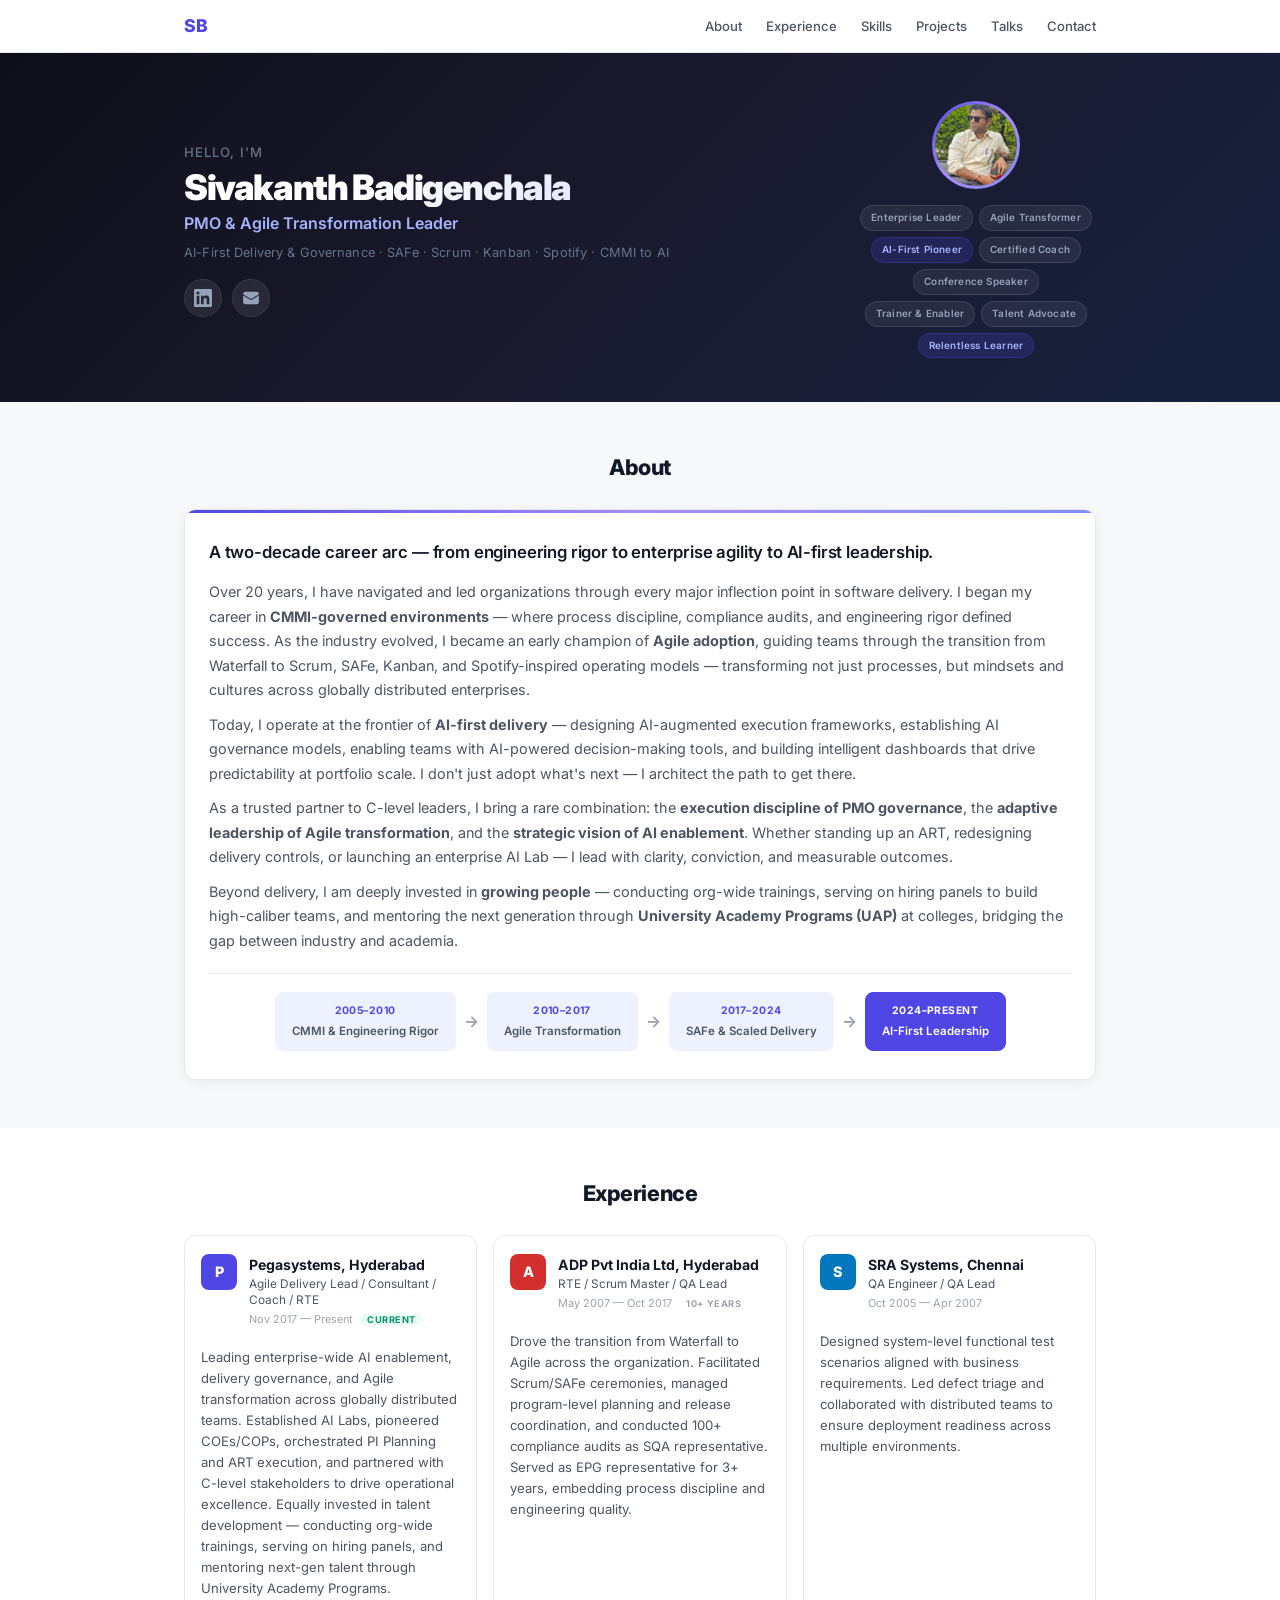
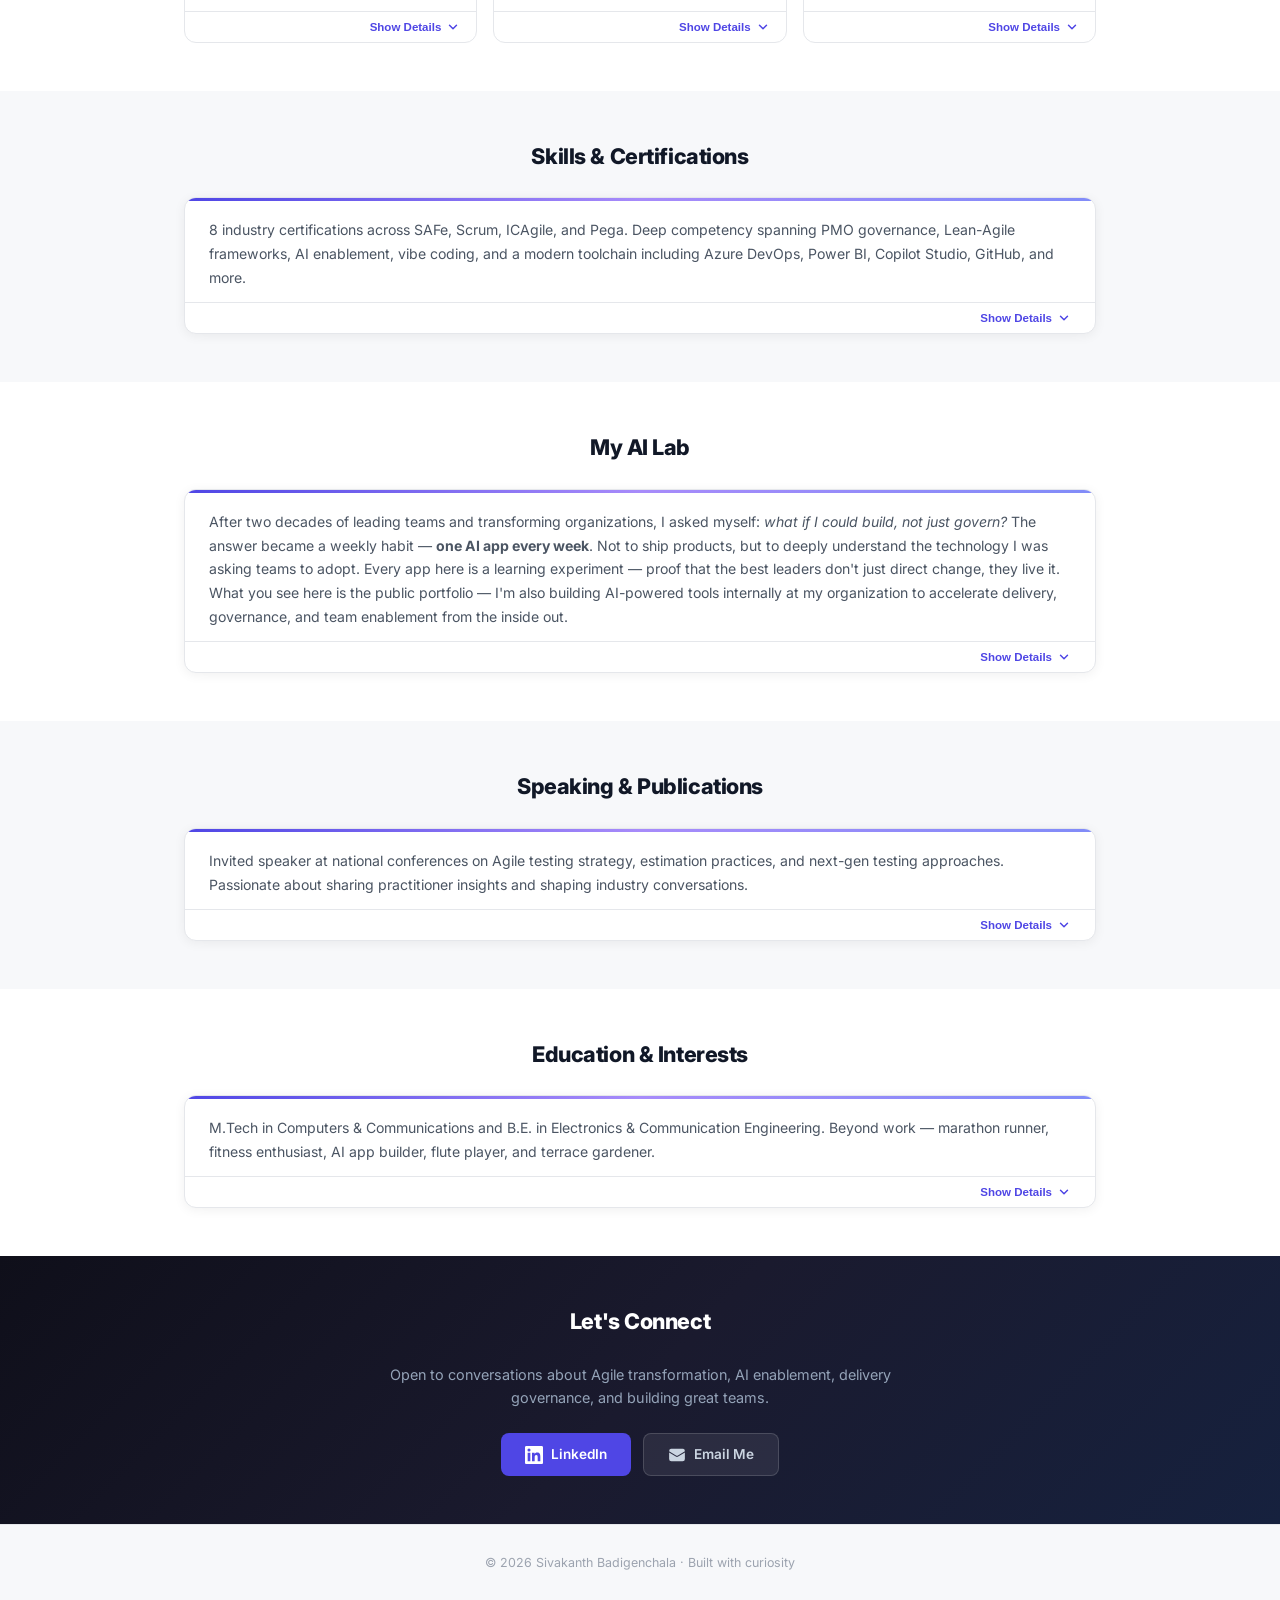
==== index.html @ 975ef827 "Initial commit  My AI Lab portal" ====
﻿<!DOCTYPE html>
<html lang="en">
<head>
  <meta charset="UTF-8" />
  <meta name="viewport" content="width=device-width, initial-scale=1.0" />
  <title>Sivakanth Badigenchala — PMO & Agile Transformation Leader</title>
  <meta name="description" content="Sivakanth Badigenchala — 20+ years driving delivery governance, Agile transformation, and AI-first excellence across global enterprises." />
  <link rel="preconnect" href="https://fonts.googleapis.com" />
  <link rel="preconnect" href="https://fonts.gstatic.com" crossorigin />
  <link href="https://fonts.googleapis.com/css2?family=Inter:wght@400;500;600;700;800;900&display=swap" rel="stylesheet" />
  <link rel="stylesheet" href="styles.css" />
</head>
<body>

  <!-- ===== Sticky Nav ===== -->
  <nav class="nav" id="nav">
    <div class="container nav-inner">
      <a href="#" class="nav-brand">SB</a>
      <div class="nav-links">
        <a href="#about">About</a>
        <a href="#experience">Experience</a>
        <a href="#skills">Skills</a>
        <a href="#projects">Projects</a>
        <a href="#speaking">Talks</a>
        <a href="#contact">Contact</a>
      </div>
      <button class="nav-toggle" id="navToggle" aria-label="Menu">
        <span></span><span></span><span></span>
      </button>
    </div>
  </nav>

  <!-- ===== Hero — compact, horizontal ===== -->
  <header class="hero" id="hero">
    <div class="container hero-grid">
      <div class="hero-text">
        <p class="hero-greeting">Hello, I'm</p>
        <h1 class="hero-name">Sivakanth Badigenchala</h1>
        <p class="hero-title">PMO &amp; Agile Transformation Leader</p>
        <p class="hero-sub">AI-First Delivery &amp; Governance · SAFe · Scrum · Kanban · Spotify · CMMI to AI</p>
        <div class="hero-social">
          <a href="https://www.linkedin.com/in/sivakanthbadigenchala/" target="_blank" rel="noopener noreferrer" aria-label="LinkedIn" class="social-link">
            <svg width="18" height="18" fill="currentColor" viewBox="0 0 24 24"><path d="M20.447 20.452h-3.554v-5.569c0-1.328-.027-3.037-1.852-3.037-1.853 0-2.136 1.445-2.136 2.939v5.667H9.351V9h3.414v1.561h.046c.477-.9 1.637-1.85 3.37-1.85 3.601 0 4.267 2.37 4.267 5.455v6.286zM5.337 7.433a2.062 2.062 0 01-2.063-2.065 2.064 2.064 0 112.063 2.065zm1.782 13.019H3.555V9h3.564v11.452zM22.225 0H1.771C.792 0 0 .774 0 1.729v20.542C0 23.227.792 24 1.771 24h20.451C23.2 24 24 23.227 24 22.271V1.729C24 .774 23.2 0 22.222 0h.003z"/></svg>
          </a>
          <a href="mailto:sivakanth.b@gmail.com" aria-label="Email" class="social-link">
            <svg width="18" height="18" fill="currentColor" viewBox="0 0 24 24"><path d="M1.5 8.67v8.58a3 3 0 003 3h15a3 3 0 003-3V8.67l-8.928 5.493a3 3 0 01-3.144 0L1.5 8.67z"/><path d="M22.5 6.908V6.75a3 3 0 00-3-3h-15a3 3 0 00-3 3v.158l9.714 5.978a1.5 1.5 0 001.572 0L22.5 6.908z"/></svg>
          </a>
        </div>
      </div>
      <div class="hero-visual">
        <div class="avatar-ring">
          <img class="avatar-img" src="profile.jpg" alt="Sivakanth Badigenchala" />
        </div>
        <div class="hero-tags">
          <span class="hero-tag">Enterprise Leader</span>
          <span class="hero-tag">Agile Transformer</span>
          <span class="hero-tag accent">AI-First Pioneer</span>
          <span class="hero-tag">Certified Coach</span>
          <span class="hero-tag">Conference Speaker</span>
          <span class="hero-tag">Trainer &amp; Enabler</span>
          <span class="hero-tag">Talent Advocate</span>
          <span class="hero-tag accent">Relentless Learner</span>
        </div>
      </div>
    </div>
  </header>

  <!-- ===== About ===== -->
  <section class="section" id="about">
    <div class="container">
      <h2 class="section-title">About</h2>
      <div class="about-card">
        <p class="about-lead">A two-decade career arc — from engineering rigor to enterprise agility to AI-first leadership.</p>
        <p>Over 20 years, I have navigated and led organizations through every major inflection point in software delivery. I began my career in <strong>CMMI-governed environments</strong> — where process discipline, compliance audits, and engineering rigor defined success. As the industry evolved, I became an early champion of <strong>Agile adoption</strong>, guiding teams through the transition from Waterfall to Scrum, SAFe, Kanban, and Spotify-inspired operating models — transforming not just processes, but mindsets and cultures across globally distributed enterprises.</p>
        <p>Today, I operate at the frontier of <strong>AI-first delivery</strong> — designing AI-augmented execution frameworks, establishing AI governance models, enabling teams with AI-powered decision-making tools, and building intelligent dashboards that drive predictability at portfolio scale. I don't just adopt what's next — I architect the path to get there.</p>
        <p>As a trusted partner to C-level leaders, I bring a rare combination: the <strong>execution discipline of PMO governance</strong>, the <strong>adaptive leadership of Agile transformation</strong>, and the <strong>strategic vision of AI enablement</strong>. Whether standing up an ART, redesigning delivery controls, or launching an enterprise AI Lab — I lead with clarity, conviction, and measurable outcomes.</p>
        <p>Beyond delivery, I am deeply invested in <strong>growing people</strong> — conducting org-wide trainings, serving on hiring panels to build high-caliber teams, and mentoring the next generation through <strong>University Academy Programs (UAP)</strong> at colleges, bridging the gap between industry and academia.</p>
        <div class="about-journey">
          <div class="journey-phase">
            <span class="journey-era">2005–2010</span>
            <span class="journey-label">CMMI &amp; Engineering Rigor</span>
          </div>
          <div class="journey-arrow">→</div>
          <div class="journey-phase">
            <span class="journey-era">2010–2017</span>
            <span class="journey-label">Agile Transformation</span>
          </div>
          <div class="journey-arrow">→</div>
          <div class="journey-phase">
            <span class="journey-era">2017–2024</span>
            <span class="journey-label">SAFe &amp; Scaled Delivery</span>
          </div>
          <div class="journey-arrow">→</div>
          <div class="journey-phase active">
            <span class="journey-era">2024–Present</span>
            <span class="journey-label">AI-First Leadership</span>
          </div>
        </div>
      </div>
    </div>
  </section>

  <!-- ===== Experience ===== -->
  <section class="section alt" id="experience">
    <div class="container">
      <h2 class="section-title">Experience</h2>
      <div class="exp-grid">

        <div class="exp-card" data-exp="pega">
          <div class="exp-card-head">
            <span class="exp-logo">P</span>
            <div>
              <h3>Pegasystems, Hyderabad</h3>
              <p class="exp-role">Agile Delivery Lead / Consultant / Coach / RTE</p>
              <p class="exp-date">Nov 2017 — Present <span class="badge green">Current</span></p>
            </div>
          </div>
          <div class="exp-summary">
            <p>Leading enterprise-wide AI enablement, delivery governance, and Agile transformation across globally distributed teams. Established AI Labs, pioneered COEs/COPs, orchestrated PI Planning and ART execution, and partnered with C-level stakeholders to drive operational excellence. Equally invested in talent development — conducting org-wide trainings, serving on hiring panels, and mentoring next-gen talent through University Academy Programs.</p>
          </div>
          <div class="exp-card-body">
            <p class="exp-sub-heading">AI-Augmented RTE Enablement</p>
            <ul>
              <li>Leading enterprise AI enablement initiatives — AI-Lab for Scrum Masters, Coaches, and Delivery Leaders, translating AI capabilities into day-to-day execution value</li>
              <li>Introduced AI-enabled execution insights (dashboards, reporting automation, forecasting signals) to support ART-level decision-making</li>
              <li>Championed AI-assisted retrospectives, RCA analysis, flow diagnostics, and AI governance &amp; reporting</li>
            </ul>
            <p class="exp-sub-heading">ART &amp; PI Leadership</p>
            <ul>
              <li>Led ART execution and PI Planning across globally distributed teams, ensuring alignment between business priorities, capacity, and delivery commitments</li>
              <li>Facilitated PI Planning, System Demos, Inspect &amp; Adapt, and release readiness activities</li>
              <li>Actively managed cross-team dependencies and risks, enabling smoother flow and predictable outcomes</li>
            </ul>
            <p class="exp-sub-heading">PMO Governance &amp; Enterprise Delivery</p>
            <ul>
              <li>Established delivery governance models across programs — project controls, milestone reviews, RAID management, and dependency mapping</li>
              <li>Designed enterprise-wide delivery frameworks integrating Agile methodology, compliance controls, and portfolio reporting across multiple business units</li>
              <li>Strengthened delivery predictability via independent validation of commitments using empirical metrics, historical performance trends, and objective forecasting</li>
            </ul>
            <p class="exp-sub-heading">Agile Transformation &amp; Coaching</p>
            <ul>
              <li>Led implementation of SAFe and Spotify-inspired ways of working; orchestrated PI/Release Planning and cross-ART collaboration across global teams</li>
              <li>Directed a group of Scrum Masters and Agile Coaches; ran maturity assessments, identified anti-patterns, and implemented targeted coaching interventions</li>
              <li>Pioneered Agile COE/COP, enterprise enablement programs (Agile Clinics, Tech Agility cohorts, AI workshops) to accelerate adoption</li>
              <li>Partnered with Product Management to define/refine roadmaps aligned to value; ensured alignment of Themes/Epics to measurable outcomes and capacity constraints</li>
            </ul>
            <p class="exp-sub-heading">Leadership &amp; Stakeholder Engagement</p>
            <ul>
              <li>Partnered with senior leadership and C-level stakeholders to align strategic priorities, define execution plans, and drive operational excellence</li>
              <li>Led cross-functional task forces to research and design new-age delivery models and next-gen practices to improve flow efficiency and quality outcomes</li>
              <li>Led hiring and onboarding across business units; mentored new joiners and facilitated leadership enablement on Agile/SAFe and UX orientation</li>
            </ul>
            <p class="exp-sub-heading">Metrics, Reporting &amp; Automation</p>
            <ul>
              <li>Built portfolio and program dashboards (KPIs, OKRs, velocity, flow, release health) in Power BI / SharePoint to drive transparency and benefits realization</li>
              <li>Institutionalized data-driven PI planning with data analytics and OKR alignment to set realistic goals and action plans</li>
              <li>Standardized governance cadences and reporting for leadership reviews to mitigate risks and elevate predictability</li>
            </ul>
            <p class="exp-sub-heading">Talent Development &amp; University Programs</p>
            <ul>
              <li>Conducted numerous org-wide training programs on Agile practices, SAFe frameworks, delivery excellence, and AI enablement — upskilling teams across business units and geographies</li>
              <li>Active member of interview panels for hiring talent across roles — ensuring the right people, skills, and culture fit for high-performing teams</li>
              <li>Delivered training sessions at multiple colleges as part of <strong>University Academy Programs (UAP)</strong>, bridging industry practices with academic learning and mentoring the next generation of tech professionals</li>
              <li>Designed and facilitated enablement programs including Agile Clinics, AI workshops, and leadership orientation sessions for new joiners and emerging leaders</li>
            </ul>
            <p class="exp-sub-heading">Selected Contributions</p>
            <ul>
              <li>Created Org-wide Scaled Agile maturity assessments model to bridge systemic gaps and drive continuous improvement</li>
              <li>Branding initiatives (newsletters, blogs, hackathons, KTs, University programs) to strengthen engagement and adoption</li>
              <li>Liaised between business and delivery teams to accelerate dependencies and improve time-to-value</li>
            </ul>
          </div>
          <button class="exp-expand-btn" aria-label="Expand details">
            <span class="exp-expand-text">Show Details</span>
            <svg class="exp-expand-icon" width="14" height="14" viewBox="0 0 24 24" fill="none" stroke="currentColor" stroke-width="2.5" stroke-linecap="round" stroke-linejoin="round"><polyline points="6 9 12 15 18 9"></polyline></svg>
          </button>
        </div>

        <div class="exp-card" data-exp="adp">
          <div class="exp-card-head">
            <span class="exp-logo">A</span>
            <div>
              <h3>ADP Pvt India Ltd, Hyderabad</h3>
              <p class="exp-role">RTE / Scrum Master / QA Lead</p>
              <p class="exp-date">May 2007 — Oct 2017 <span class="badge">10+ Years</span></p>
            </div>
          </div>
          <div class="exp-summary">
            <p>Drove the transition from Waterfall to Agile across the organization. Facilitated Scrum/SAFe ceremonies, managed program-level planning and release coordination, and conducted 100+ compliance audits as SQA representative. Served as EPG representative for 3+ years, embedding process discipline and engineering quality.</p>
          </div>
          <div class="exp-card-body">
            <ul>
              <li>Enabled transition from Waterfall to Agile; facilitated Scrum/SAFe ceremonies and coached teams through SDLC phases to embed iterative delivery and release predictability</li>
              <li>Facilitated program-level planning, release coordination, and risk management across cross-functional environments</li>
              <li>Conducted 100+ internal compliance audits as SQA representative, covering planning, supplier management, engineering quality, and release processes</li>
              <li>Served as EPG (Engineering Process Group) representative for 3+ years to ensure process adherence across the organization</li>
              <li>Drove program-level planning, risk/issue management, and release coordination across cross-functional environments</li>
              <li>Standardized documentation and traceability (test plans/cases, user stories) improving audit readiness and compliance</li>
              <li>Automated regression and API testing to reduce cycle times and increase confidence</li>
              <li>Supported compliance-heavy environments with strong execution discipline</li>
            </ul>
          </div>
          <button class="exp-expand-btn" aria-label="Expand details">
            <span class="exp-expand-text">Show Details</span>
            <svg class="exp-expand-icon" width="14" height="14" viewBox="0 0 24 24" fill="none" stroke="currentColor" stroke-width="2.5" stroke-linecap="round" stroke-linejoin="round"><polyline points="6 9 12 15 18 9"></polyline></svg>
          </button>
        </div>

        <div class="exp-card" data-exp="sra">
          <div class="exp-card-head">
            <span class="exp-logo">S</span>
            <div>
              <h3>SRA Systems, Chennai</h3>
              <p class="exp-role">QA Engineer / QA Lead</p>
              <p class="exp-date">Oct 2005 — Apr 2007</p>
            </div>
          </div>
          <div class="exp-summary">
            <p>Designed system-level functional test scenarios aligned with business requirements. Led defect triage and collaborated with distributed teams to ensure deployment readiness across multiple environments.</p>
          </div>
          <div class="exp-card-body">
            <ul>
              <li>Designed system-level functional scenarios and test cases aligned with business requirements; led defect triage and cross-functional coordination</li>
              <li>Collaborated with distributed teams to ensure deployment readiness across multiple environments</li>
            </ul>
          </div>
          <button class="exp-expand-btn" aria-label="Expand details">
            <span class="exp-expand-text">Show Details</span>
            <svg class="exp-expand-icon" width="14" height="14" viewBox="0 0 24 24" fill="none" stroke="currentColor" stroke-width="2.5" stroke-linecap="round" stroke-linejoin="round"><polyline points="6 9 12 15 18 9"></polyline></svg>
          </button>
        </div>

      </div>
    </div>
  </section>

  <!-- ===== Skills & Certs ===== -->
  <section class="section" id="skills">
    <div class="container">
      <h2 class="section-title">Skills &amp; Certifications</h2>
      <div class="section-summary-card">
        <p>8 industry certifications across SAFe, Scrum, ICAgile, and Pega. Deep competency spanning PMO governance, Lean-Agile frameworks, AI enablement, vibe coding, and a modern toolchain including Azure DevOps, Power BI, Copilot Studio, GitHub, and more.</p>
        <div class="section-expandable">
          <div class="two-col">
          <div>
            <h3 class="sub-heading">Core Competencies</h3>
            <div class="chips-grid">
              <span class="chip">PMO Governance</span>
              <span class="chip">Delivery Controls</span>
              <span class="chip">Portfolio Management</span>
              <span class="chip">Lean Portfolio Mgmt</span>
              <span class="chip">SAFe</span>
              <span class="chip">Scrum</span>
              <span class="chip">Kanban</span>
              <span class="chip">Spotify Model</span>
              <span class="chip">Program Governance</span>
              <span class="chip">RAID &amp; Risk Mgmt</span>
              <span class="chip">KPIs / OKRs</span>
              <span class="chip">Stakeholder Mgmt</span>
              <span class="chip">Coaching &amp; Change</span>
              <span class="chip">Design Thinking</span>
              <span class="chip">Value Stream Mapping</span>
              <span class="chip">Liberating Structures</span>
              <span class="chip">Story Mapping</span>
              <span class="chip">Systems Thinking</span>
              <span class="chip">Prioritization Frameworks</span>
              <span class="chip">RCAI &amp; Dependency Mapping</span>
              <span class="chip">Enterprise AI Adoption</span>
              <span class="chip">Reporting Automation</span>
              <span class="chip ai">AI Governance</span>
              <span class="chip ai">Prompt Engineering</span>
              <span class="chip ai">AI-Assisted Decision Making</span>
              <span class="chip ai">Copilot &amp; LLM Integration</span>
              <span class="chip ai">AI Enablement &amp; Training</span>
              <span class="chip ai">AI-Driven Dashboards</span>
              <span class="chip ai">Vibe Coding</span>
            </div>
          </div>
          <div>
            <h3 class="sub-heading">Certifications</h3>
            <div class="chips-grid">
              <span class="chip cert">🏅 ICP-ACC</span>
              <span class="chip cert">🏅 ICP-CAT</span>
              <span class="chip cert">🏅 SAFe Agilist (SA)</span>
              <span class="chip cert">🏅 SAFe Scrum Master 6.0</span>
              <span class="chip cert">🏅 A-CSM</span>
              <span class="chip cert">🏅 CSP-SM</span>
              <span class="chip cert">🏅 CSPO</span>
              <span class="chip cert">🏅 Pega CSA</span>
            </div>
            <h3 class="sub-heading" style="margin-top:24px">Tools &amp; Platforms</h3>
            <div class="chips-grid">
              <span class="chip tool">Azure DevOps</span>
              <span class="chip tool">GitHub</span>
              <span class="chip tool">Jira</span>
              <span class="chip tool">Power BI</span>
              <span class="chip tool">Power Automate</span>
              <span class="chip tool">SharePoint</span>
              <span class="chip tool">Copilot Studio</span>
              <span class="chip tool">MCPs</span>
              <span class="chip tool">VS Code</span>
              <span class="chip tool">Mural</span>
              <span class="chip tool">Miro</span>
              <span class="chip tool">Lucid</span>
              <span class="chip tool">Figma</span>
              <span class="chip tool">Canva</span>
              <span class="chip tool">Sway</span>
            </div>
          </div>
        </div>
        </div>
        <button class="section-expand-btn" aria-label="Expand details">
          <span class="section-expand-text">Show Details</span>
          <svg class="section-expand-icon" width="14" height="14" viewBox="0 0 24 24" fill="none" stroke="currentColor" stroke-width="2.5" stroke-linecap="round" stroke-linejoin="round"><polyline points="6 9 12 15 18 9"></polyline></svg>
        </button>
      </div>
    </div>
  </section>

  <!-- ===== My AI Lab ===== -->
  <section class="section alt" id="projects">
    <div class="container">
      <h2 class="section-title">My AI Lab</h2>
      <div class="section-summary-card">
        <p>After two decades of leading teams and transforming organizations, I asked myself: <em>what if I could build, not just govern?</em> The answer became a weekly habit — <strong>one AI app every week</strong>. Not to ship products, but to deeply understand the technology I was asking teams to adopt. Every app here is a learning experiment — proof that the best leaders don't just direct change, they live it. What you see here is the public portfolio — I'm also building AI-powered tools internally at my organization to accelerate delivery, governance, and team enablement from the inside out.</p>
        <div class="section-expandable">
          <p class="section-sub" id="meta"></p>
          <div class="app-grid" id="appGrid"></div>
          <div class="empty-state hidden" id="emptyState"><p>No apps found.</p></div>
          <div class="view-all-wrap" id="viewAllWrap" style="display:none">
            <a href="projects.html" class="view-all-btn">View All AI Projects &rarr;</a>
          </div>
        </div>
        <button class="section-expand-btn" aria-label="Expand details">
          <span class="section-expand-text">Show Details</span>
          <svg class="section-expand-icon" width="14" height="14" viewBox="0 0 24 24" fill="none" stroke="currentColor" stroke-width="2.5" stroke-linecap="round" stroke-linejoin="round"><polyline points="6 9 12 15 18 9"></polyline></svg>
        </button>
      </div>
    </div>
  </section>

  <!-- ===== Speaking ===== -->
  <section class="section" id="speaking">
    <div class="container">
      <h2 class="section-title">Speaking &amp; Publications</h2>
      <div class="section-summary-card">
        <p>Invited speaker at national conferences on Agile testing strategy, estimation practices, and next-gen testing approaches. Passionate about sharing practitioner insights and shaping industry conversations.</p>
        <div class="section-expandable">
          <div class="speaking-list">
            <div class="speaking-card">
              <span class="speaking-icon">🎤</span>
              <div>
                <h3>"Strategic Agile Testing: A New Paradigm"</h3>
                <p>UNICOM Next Generation Testing Conference — Dec 2013</p>
              </div>
            </div>
            <div class="speaking-card">
              <span class="speaking-icon">🎤</span>
              <div>
                <h3>"Estimate Your Success, the Agile Way!"</h3>
                <p>HYDSPIN Mid-Year Conference — Jun 2013</p>
              </div>
            </div>
            <div class="speaking-card">
              <span class="speaking-icon">🎤</span>
              <div>
                <h3>"Radicalizing Testing Approach in the Emerging World"</h3>
                <p>UNICOM Next Generation Testing Conference — Nov 2014</p>
              </div>
            </div>
          </div>
        </div>
        <button class="section-expand-btn" aria-label="Expand details">
          <span class="section-expand-text">Show Details</span>
          <svg class="section-expand-icon" width="14" height="14" viewBox="0 0 24 24" fill="none" stroke="currentColor" stroke-width="2.5" stroke-linecap="round" stroke-linejoin="round"><polyline points="6 9 12 15 18 9"></polyline></svg>
        </button>
      </div>
    </div>
  </section>

    <!-- ===== Education & Interests ===== -->
  <section class="section alt" id="education">
    <div class="container">
      <h2 class="section-title">Education &amp; Interests</h2>
      <div class="section-summary-card">
        <p>M.Tech in Computers &amp; Communications and B.E. in Electronics &amp; Communication Engineering. Beyond work &#8212; marathon runner, fitness enthusiast, AI app builder, flute player, and terrace gardener.</p>
        <div class="section-expandable">
          <div class="two-col">
          <div>
            <h3 class="sub-heading">Education</h3>
            <div class="edu-list">
              <div class="edu-card">
                <h3>M.Tech &#8212; Computers &amp; Communications</h3>
                <p>Bharath University, Chennai</p>
              </div>
              <div class="edu-card">
                <h3>B.E. &#8212; Electronics &amp; Communication Engg.</h3>
                <p>University of Madras</p>
              </div>
            </div>
          </div>
          <div>
            <h3 class="sub-heading">Beyond Work</h3>
            <div class="interests-grid">
              <div class="interest"><span>&#129302;</span>AI Apps</div>
              <div class="interest"><span>&#127939;</span>Marathons</div>
              <div class="interest"><span>&#128170;</span>Fitness</div>
              <div class="interest"><span>&#128218;</span>Reading</div>
              <div class="interest"><span>&#127925;</span>Flute</div>
              <div class="interest"><span>&#127926;</span>Singing</div>
              <div class="interest"><span>&#127793;</span>Gardening</div>
            </div>
          </div>
        </div>
        </div>
        <button class="section-expand-btn" aria-label="Expand details">
          <span class="section-expand-text">Show Details</span>
          <svg class="section-expand-icon" width="14" height="14" viewBox="0 0 24 24" fill="none" stroke="currentColor" stroke-width="2.5" stroke-linecap="round" stroke-linejoin="round"><polyline points="6 9 12 15 18 9"></polyline></svg>
        </button>
      </div>
    </div>
  </section>
<!-- ===== Contact ===== -->
  <section class="section contact-section" id="contact">
    <div class="container contact-inner">
      <h2 class="section-title">Let's Connect</h2>
      <p class="contact-text">Open to conversations about Agile transformation, AI enablement, delivery governance, and building great teams.</p>
      <div class="contact-links">
        <a href="https://www.linkedin.com/in/sivakanthbadigenchala/" target="_blank" rel="noopener noreferrer" class="contact-btn primary">
          <svg width="18" height="18" fill="currentColor" viewBox="0 0 24 24"><path d="M20.447 20.452h-3.554v-5.569c0-1.328-.027-3.037-1.852-3.037-1.853 0-2.136 1.445-2.136 2.939v5.667H9.351V9h3.414v1.561h.046c.477-.9 1.637-1.85 3.37-1.85 3.601 0 4.267 2.37 4.267 5.455v6.286zM5.337 7.433a2.062 2.062 0 01-2.063-2.065 2.064 2.064 0 112.063 2.065zm1.782 13.019H3.555V9h3.564v11.452zM22.225 0H1.771C.792 0 0 .774 0 1.729v20.542C0 23.227.792 24 1.771 24h20.451C23.2 24 24 23.227 24 22.271V1.729C24 .774 23.2 0 22.222 0h.003z"/></svg>
          LinkedIn
        </a>
        <a href="mailto:sivakanth.b@gmail.com" class="contact-btn secondary">
          <svg width="18" height="18" fill="currentColor" viewBox="0 0 24 24"><path d="M1.5 8.67v8.58a3 3 0 003 3h15a3 3 0 003-3V8.67l-8.928 5.493a3 3 0 01-3.144 0L1.5 8.67z"/><path d="M22.5 6.908V6.75a3 3 0 00-3-3h-15a3 3 0 00-3 3v.158l9.714 5.978a1.5 1.5 0 001.572 0L22.5 6.908z"/></svg>
          Email Me
        </a>
      </div>
    </div>
  </section>

  <!-- ===== Footer ===== -->
  <footer class="site-footer">
    <div class="container">
      <p>&copy; 2026 Sivakanth Badigenchala &middot; Built with curiosity</p>
    </div>
  </footer>

  <script src="script.js"></script>
</body>
</html>
---- styles.css ----
/* ============================================================
   Sivakanth Badigenchala — Professional Portfolio
   ============================================================ */
*,*::before,*::after{margin:0;padding:0;box-sizing:border-box}

:root {
  --bg: #f7f8fa;
  --surface: #ffffff;
  --text: #111827;
  --text2: #4b5563;
  --muted: #9ca3af;
  --border: #e5e7eb;
  --accent: #4f46e5;
  --accent-light: #eef2ff;
  --font: "Inter","Segoe UI",system-ui,-apple-system,sans-serif;
  --radius: 12px;
  --shadow: 0 2px 12px rgba(0,0,0,0.06);
  --shadow-lg: 0 8px 32px rgba(0,0,0,0.10);
  --ease: 0.2s ease;
}

html{scroll-behavior:smooth}
body{font-family:var(--font);background:var(--bg);color:var(--text);line-height:1.6;-webkit-font-smoothing:antialiased}
.container{max-width:960px;margin:0 auto;padding:0 24px;width:100%}

/* ======================== NAV ======================== */
.nav{
  position:sticky;top:0;z-index:100;
  background:rgba(255,255,255,0.92);
  backdrop-filter:blur(12px);-webkit-backdrop-filter:blur(12px);
  border-bottom:1px solid var(--border);
  padding:0 24px;
}
.nav-inner{display:flex;align-items:center;justify-content:space-between;height:52px}
.nav-brand{font-weight:800;font-size:1.1rem;color:var(--accent);text-decoration:none;letter-spacing:-0.02em}
.nav-links{display:flex;gap:24px}
.nav-links a{font-size:0.82rem;font-weight:500;color:var(--text2);text-decoration:none;transition:color var(--ease)}
.nav-links a:hover{color:var(--accent)}
.nav-toggle{display:none;background:none;border:none;cursor:pointer;padding:4px;flex-direction:column;gap:4px}
.nav-toggle span{display:block;width:20px;height:2px;background:var(--text);border-radius:2px;transition:all var(--ease)}

/* ======================== HERO (compact, horizontal) ======================== */
.hero{
  background:linear-gradient(135deg,#0f0f1a 0%,#1a1a2e 50%,#16213e 100%);
  color:#fff;
  padding:48px 24px 44px;
}
.hero-grid{
  display:grid;
  grid-template-columns:1fr auto;
  align-items:center;
  gap:40px;
}
.hero-text{text-align:left}
.hero-greeting{font-size:0.82rem;color:#64748b;font-weight:500;margin-bottom:4px;text-transform:uppercase;letter-spacing:0.08em}
.hero-name{font-size:2.2rem;font-weight:900;letter-spacing:-0.04em;margin-bottom:4px;background:linear-gradient(135deg,#fff 30%,#c7d2fe 100%);-webkit-background-clip:text;-webkit-text-fill-color:transparent;background-clip:text;line-height:1.15}
.hero-title{font-size:1rem;font-weight:600;color:#a5b4fc;margin-bottom:6px}
.hero-sub{font-size:0.8rem;color:#64748b;margin-bottom:16px;letter-spacing:0.01em}
.hero-social{display:flex;gap:10px}
.social-link{display:flex;align-items:center;justify-content:center;width:38px;height:38px;border-radius:50%;background:rgba(255,255,255,0.08);color:#94a3b8;text-decoration:none;border:1px solid rgba(255,255,255,0.08);transition:all var(--ease)}
.social-link:hover{background:var(--accent);color:#fff;transform:translateY(-2px);border-color:var(--accent)}

.hero-visual{display:flex;flex-direction:column;align-items:center;gap:16px}
.avatar-ring{width:88px;height:88px;border-radius:50%;background:linear-gradient(135deg,var(--accent),#a78bfa,#818cf8);padding:3px;display:flex;align-items:center;justify-content:center}
.avatar{width:100%;height:100%;border-radius:50%;background:#1a1a2e;display:flex;align-items:center;justify-content:center;font-size:1.6rem;font-weight:800;color:#fff}
.avatar-img{width:100%;height:100%;border-radius:50%;object-fit:cover}

.hero-stats{display:flex;gap:16px}
.mini-stat{text-align:center}
.mini-stat strong{display:block;font-size:1.2rem;font-weight:800;color:#fff}
.mini-stat span{font-size:0.65rem;text-transform:uppercase;letter-spacing:0.06em;color:#64748b;font-weight:600}

.hero-tags{display:flex;flex-wrap:wrap;gap:6px;justify-content:center;max-width:240px}
.hero-tag{font-size:0.62rem;font-weight:600;padding:4px 10px;border-radius:20px;background:rgba(255,255,255,0.07);color:#94a3b8;border:1px solid rgba(255,255,255,0.1);letter-spacing:0.02em;white-space:nowrap}
.hero-tag.accent{background:rgba(79,70,229,0.2);color:#a5b4fc;border-color:rgba(79,70,229,0.35)}

/* ======================== SECTIONS ======================== */
.section{padding:48px 24px}
.section.alt{background:var(--surface)}
.section-title{font-size:1.35rem;font-weight:800;letter-spacing:-0.02em;margin-bottom:24px;text-align:center}
.section-title.left{text-align:left}
.section-header{text-align:center;margin-bottom:28px}
.section-header .section-title{margin-bottom:4px}
.section-sub{font-size:0.82rem;color:var(--muted)}
.sub-heading{font-size:0.88rem;font-weight:700;margin-bottom:12px;color:var(--text)}

/* ======================== ABOUT ======================== */
.about-card{background:var(--surface);border:1px solid var(--border);border-radius:var(--radius);padding:28px 24px;box-shadow:var(--shadow);position:relative;overflow:hidden}
.about-card::before{content:"";position:absolute;top:0;left:0;right:0;height:3px;background:linear-gradient(90deg,var(--accent),#a78bfa,#818cf8)}
.about-card p{font-size:0.9rem;color:var(--text2);line-height:1.7;margin-bottom:10px}
.about-card p:last-child{margin-bottom:0}
.about-lead{font-size:1.05rem!important;font-weight:600;color:var(--text)!important;margin-bottom:14px!important;letter-spacing:-0.01em}
.about-journey{display:flex;align-items:center;justify-content:center;gap:8px;margin-top:20px;padding-top:18px;border-top:1px solid var(--border);flex-wrap:wrap}
.journey-phase{text-align:center;padding:10px 16px;border-radius:8px;background:var(--accent-light);border:1px solid transparent;transition:all var(--ease)}
.journey-phase.active{background:var(--accent);border-color:var(--accent)}
.journey-phase.active .journey-era,.journey-phase.active .journey-label{color:#fff}
.journey-era{display:block;font-size:0.65rem;font-weight:700;color:var(--accent);text-transform:uppercase;letter-spacing:0.04em}
.journey-label{display:block;font-size:0.72rem;font-weight:600;color:var(--text2);margin-top:2px}
.journey-arrow{font-size:1rem;color:var(--muted);font-weight:700}

/* ======================== EXPERIENCE CARDS ======================== */
.exp-grid{display:grid;grid-template-columns:repeat(3,1fr);gap:16px}
.exp-card{background:var(--surface);border:1px solid var(--border);border-radius:var(--radius);overflow:hidden;transition:box-shadow var(--ease),border-color var(--ease);display:flex;flex-direction:column}
.exp-card:hover{box-shadow:var(--shadow-lg);border-color:var(--accent)}
.exp-card-head{display:flex;align-items:flex-start;gap:12px;padding:18px 16px;position:relative}
.exp-logo{width:36px;height:36px;border-radius:8px;background:var(--accent);color:#fff;display:flex;align-items:center;justify-content:center;font-weight:800;font-size:0.9rem;flex-shrink:0}
.exp-card[data-exp="adp"] .exp-logo{background:#d32f2f}
.exp-card[data-exp="sra"] .exp-logo{background:#0277bd}
.exp-card-head h3{font-size:0.88rem;font-weight:700;margin-bottom:1px}
.exp-role{font-size:0.74rem;color:var(--text2);line-height:1.35}
.exp-date{font-size:0.68rem;color:var(--muted);margin-top:2px}
.badge{font-size:0.58rem;font-weight:700;text-transform:uppercase;letter-spacing:0.06em;padding:1px 7px;border-radius:20px;vertical-align:middle;margin-left:4px}
.badge.green{background:#ecfdf5;color:#059669}
.exp-summary{padding:0 16px 12px;font-size:0.82rem;color:var(--text2);line-height:1.6}
.exp-summary p{margin:0}
.exp-card-body{max-height:0;overflow:hidden;transition:max-height 0.4s ease,padding 0.4s ease;padding:0 16px}
.exp-card.active .exp-card-body{max-height:9999px;padding:0 16px 18px}
.exp-card-body ul{list-style:none;padding:0;margin:0;border-top:1px solid var(--border);padding-top:12px}
.exp-card-body li{font-size:0.78rem;color:var(--text2);line-height:1.5;padding-left:14px;position:relative;margin-bottom:5px}
.exp-card-body li::before{content:"▸";position:absolute;left:0;color:var(--accent);font-weight:700}
.exp-card-body li:last-child{margin-bottom:0}
.exp-sub-heading{font-size:0.74rem;font-weight:700;color:var(--accent);text-transform:uppercase;letter-spacing:0.04em;margin-top:12px;margin-bottom:6px;padding-top:8px;border-top:1px dashed var(--border)}
.exp-sub-heading:first-child{margin-top:0;padding-top:0;border-top:none}
.exp-expand-btn{display:flex;align-items:center;justify-content:flex-end;gap:5px;width:100%;padding:8px 16px;border:none;background:transparent;cursor:pointer;font-size:0.72rem;font-weight:600;color:var(--accent);transition:all var(--ease);margin-top:auto;border-top:1px solid var(--border)}
.exp-expand-btn:hover{background:var(--accent-light)}
.exp-expand-icon{transition:transform 0.3s ease}
.exp-card.active .exp-expand-icon{transform:rotate(180deg)}

/* ======================== SECTION SUMMARY + EXPAND PATTERN ======================== */
.section-summary-card{background:var(--surface);border:1px solid var(--border);border-radius:var(--radius);overflow:hidden;box-shadow:var(--shadow);position:relative}
.section-summary-card::before{content:"";position:absolute;top:0;left:0;right:0;height:3px;background:linear-gradient(90deg,var(--accent),#a78bfa,#818cf8)}
.section-summary-card>p{font-size:0.88rem;color:var(--text2);line-height:1.7;padding:20px 24px 12px;margin:0}
.section-expandable{max-height:0;overflow:hidden;transition:max-height 0.4s ease,padding 0.4s ease;padding:0 24px}
.section-summary-card.active .section-expandable{max-height:9999px;padding:12px 24px 18px}
.section-expand-btn{display:flex;align-items:center;justify-content:flex-end;gap:5px;width:100%;padding:8px 24px;border:none;background:transparent;cursor:pointer;font-size:0.72rem;font-weight:600;color:var(--accent);transition:all var(--ease);border-top:1px solid var(--border)}
.section-expand-btn:hover{background:var(--accent-light)}
.section-expand-icon{transition:transform 0.3s ease}
.section-summary-card.active .section-expand-icon{transform:rotate(180deg)}

/* ======================== COLLAPSIBLE SECTIONS ======================== */
.collapsible-toggle{cursor:pointer;user-select:none;position:relative;display:flex;align-items:center;justify-content:center;gap:8px}
.toggle-icon{font-size:0.65rem;color:var(--muted);transition:transform 0.3s ease;display:inline-block}
.collapsible-toggle:hover{color:var(--accent)}
.collapsible{max-height:0;overflow:hidden;transition:max-height 0.4s ease}
.collapsible.open{max-height:1200px}

/* ======================== TWO-COL ======================== */
.two-col{display:grid;grid-template-columns:1fr 1fr;gap:40px}

/* ======================== CHIPS ======================== */
.chips-grid{display:flex;flex-wrap:wrap;gap:8px}
.chip{font-size:0.72rem;font-weight:600;padding:5px 12px;border-radius:20px;background:var(--accent-light);color:var(--accent);border:1px solid transparent;transition:all var(--ease)}
.chip:hover{border-color:var(--accent);transform:translateY(-1px)}
.chip.tool{background:#f0fdf4;color:#166534}
.chip.tool:hover{border-color:#16a34a}
.chip.ai{background:#fef3c7;color:#92400e}
.chip.ai:hover{border-color:#d97706}
.chip.cert{background:#faf5ff;color:#7c3aed;font-weight:700}
.chip.cert:hover{border-color:#7c3aed}

/* ======================== CERTS ======================== */
.cert-list{display:flex;flex-direction:column;gap:6px}
.cert-item{font-size:0.82rem;font-weight:600;padding:8px 12px;background:var(--surface);border:1px solid var(--border);border-radius:8px;position:relative;padding-left:28px}
.cert-item::before{content:"🏅";position:absolute;left:8px;top:50%;transform:translateY(-50%);font-size:0.85rem}

/* ======================== APP CARDS ======================== */
.app-grid{display:grid;grid-template-columns:repeat(auto-fill,minmax(270px,1fr));gap:16px}
.app-card{background:var(--surface);border:1px solid var(--border);border-radius:var(--radius);padding:24px 20px;display:flex;flex-direction:column;gap:10px;text-decoration:none;color:inherit;position:relative;overflow:hidden;transition:box-shadow var(--ease),transform var(--ease),border-color var(--ease)}
.app-card::before{content:"";position:absolute;top:0;left:0;right:0;height:3px;background:linear-gradient(90deg,var(--accent),#a78bfa);opacity:0;transition:opacity var(--ease)}
.app-card:hover{box-shadow:var(--shadow-lg);transform:translateY(-3px);border-color:var(--accent)}
.app-card:hover::before{opacity:1}
.app-card-icon{font-size:2rem;line-height:1}
.app-card-name{font-size:1.05rem;font-weight:700}
.app-card-description{font-size:0.82rem;color:var(--text2);line-height:1.55;flex-grow:1}
.app-card-footer{display:flex;justify-content:space-between;align-items:center;margin-top:auto;padding-top:8px}
.app-card-category{font-size:0.65rem;font-weight:600;text-transform:uppercase;letter-spacing:0.06em;color:var(--accent);background:var(--accent-light);padding:3px 10px;border-radius:20px}
.app-card-status{font-size:0.65rem;font-weight:600;text-transform:uppercase;letter-spacing:0.06em;padding:3px 10px;border-radius:20px}
.app-card-status.live{color:#059669;background:#ecfdf5}
.app-card-status.wip{color:#d97706;background:#fffbeb}
.app-card-arrow{position:absolute;right:16px;top:24px;font-size:1rem;color:var(--muted);transition:color var(--ease),transform var(--ease)}
.app-card:hover .app-card-arrow{color:var(--accent);transform:translateX(3px)}

.view-all-wrap{text-align:center;margin-top:20px}
.view-all-btn{display:inline-flex;align-items:center;gap:6px;padding:10px 28px;border-radius:8px;font-size:0.85rem;font-weight:600;color:var(--accent);background:var(--accent-light);text-decoration:none;border:1px solid transparent;transition:all var(--ease)}
.view-all-btn:hover{border-color:var(--accent);transform:translateY(-1px);box-shadow:var(--shadow)}

.builder-story{background:var(--surface);border:1px solid var(--border);border-radius:var(--radius);padding:20px 24px;margin-bottom:20px;position:relative;overflow:hidden}
.builder-story::before{content:"";position:absolute;top:0;left:0;right:0;height:3px;background:linear-gradient(90deg,#f59e0b,#ef4444,#8b5cf6)}
.builder-story p{font-size:0.88rem;color:var(--text2);line-height:1.7;margin:0}
.builder-story em{color:var(--text);font-style:italic}
.builder-story strong{color:var(--text)}

/* ======================== SPEAKING ======================== */
.speaking-list{max-width:720px;margin:0 auto;display:flex;flex-direction:column;gap:12px}
.speaking-card{background:var(--surface);border:1px solid var(--border);border-radius:var(--radius);padding:16px 20px;display:flex;align-items:flex-start;gap:14px;transition:box-shadow var(--ease)}
.speaking-card:hover{box-shadow:var(--shadow)}
.speaking-icon{font-size:1.3rem;flex-shrink:0;margin-top:2px}
.speaking-card h3{font-size:0.88rem;font-weight:700;margin-bottom:2px}
.speaking-card p{font-size:0.78rem;color:var(--muted)}

/* ======================== EDUCATION ======================== */
.edu-list{display:flex;flex-direction:column;gap:12px}
.edu-card{background:var(--surface);border:1px solid var(--border);border-radius:var(--radius);padding:18px 16px}
.edu-card h3{font-size:0.88rem;font-weight:700;margin-bottom:4px}
.edu-card p{font-size:0.78rem;color:var(--muted)}

/* ======================== INTERESTS ======================== */
.interests-grid{display:grid;grid-template-columns:repeat(3,1fr);gap:10px}
.interest{background:var(--surface);border:1px solid var(--border);border-radius:8px;padding:12px 10px;display:flex;align-items:center;gap:8px;font-size:0.8rem;font-weight:600;color:var(--text2);transition:box-shadow var(--ease)}
.interest:hover{box-shadow:var(--shadow)}
.interest span{font-size:1.2rem}

/* ======================== CONTACT ======================== */
.contact-section{background:linear-gradient(135deg,#0f0f1a,#1a1a2e,#16213e);color:#fff;text-align:center}
.contact-section .section-title{color:#fff}
.contact-text{font-size:0.9rem;color:#94a3b8;max-width:520px;margin:0 auto 24px;line-height:1.6}
.contact-links{display:flex;justify-content:center;gap:12px;flex-wrap:wrap}
.contact-btn{display:inline-flex;align-items:center;gap:8px;padding:10px 24px;border-radius:8px;font-size:0.85rem;font-weight:600;text-decoration:none;transition:all var(--ease)}
.contact-btn.primary{background:var(--accent);color:#fff}
.contact-btn.primary:hover{background:#4338ca;transform:translateY(-1px)}
.contact-btn.secondary{background:rgba(255,255,255,0.08);color:#cbd5e1;border:1px solid rgba(255,255,255,0.15)}
.contact-btn.secondary:hover{background:rgba(255,255,255,0.15);transform:translateY(-1px)}

/* ======================== FOOTER ======================== */
.site-footer{text-align:center;padding:28px 24px;border-top:1px solid var(--border);font-size:0.78rem;color:var(--muted)}
.hidden{display:none}
.empty-state{text-align:center;padding:60px 24px;color:var(--muted)}

/* ======================== PROJECTS PAGE ======================== */
.projects-hero{padding-bottom:16px}
.projects-page-title{font-size:1.6rem;font-weight:900;letter-spacing:-0.03em;text-align:center;margin-bottom:4px}
.filter-bar{display:flex;justify-content:center;flex-wrap:wrap;gap:8px;margin-top:16px}
.filter-btn{font-size:0.75rem;font-weight:600;padding:6px 16px;border-radius:20px;border:1px solid var(--border);background:var(--surface);color:var(--text2);cursor:pointer;transition:all var(--ease)}
.filter-btn:hover{border-color:var(--accent);color:var(--accent)}
.filter-btn.active{background:var(--accent);color:#fff;border-color:var(--accent)}
.active-link{color:var(--accent) !important;font-weight:700 !important}

/* ======================== RESPONSIVE ======================== */
@media(max-width:768px){
  .hero-grid{grid-template-columns:1fr;text-align:center}
  .hero-text{text-align:center}
  .hero-social{justify-content:center}
  .hero-visual{order:-1}
  .nav-links{display:none;position:absolute;top:52px;left:0;right:0;background:var(--surface);border-bottom:1px solid var(--border);flex-direction:column;padding:16px 24px;gap:12px}
  .nav-links.open{display:flex}
  .nav-toggle{display:flex}
  .two-col{grid-template-columns:1fr}
  .exp-grid{grid-template-columns:1fr}
  .section{padding:36px 16px}
  .hero{padding:36px 16px 32px}
  .hero-name{font-size:1.8rem}
  .timeline{padding-left:24px}
  .about-journey{gap:4px}
  .journey-phase{padding:6px 10px}
  .journey-arrow{font-size:0.8rem}
}

@media(max-width:480px){
  .hero-name{font-size:1.5rem}
  .avatar-ring{width:72px;height:72px}
  .avatar{font-size:1.3rem}
  .app-grid{grid-template-columns:1fr}
  .interests-grid{grid-template-columns:repeat(2,1fr)}
  .container{padding:0 16px}
}
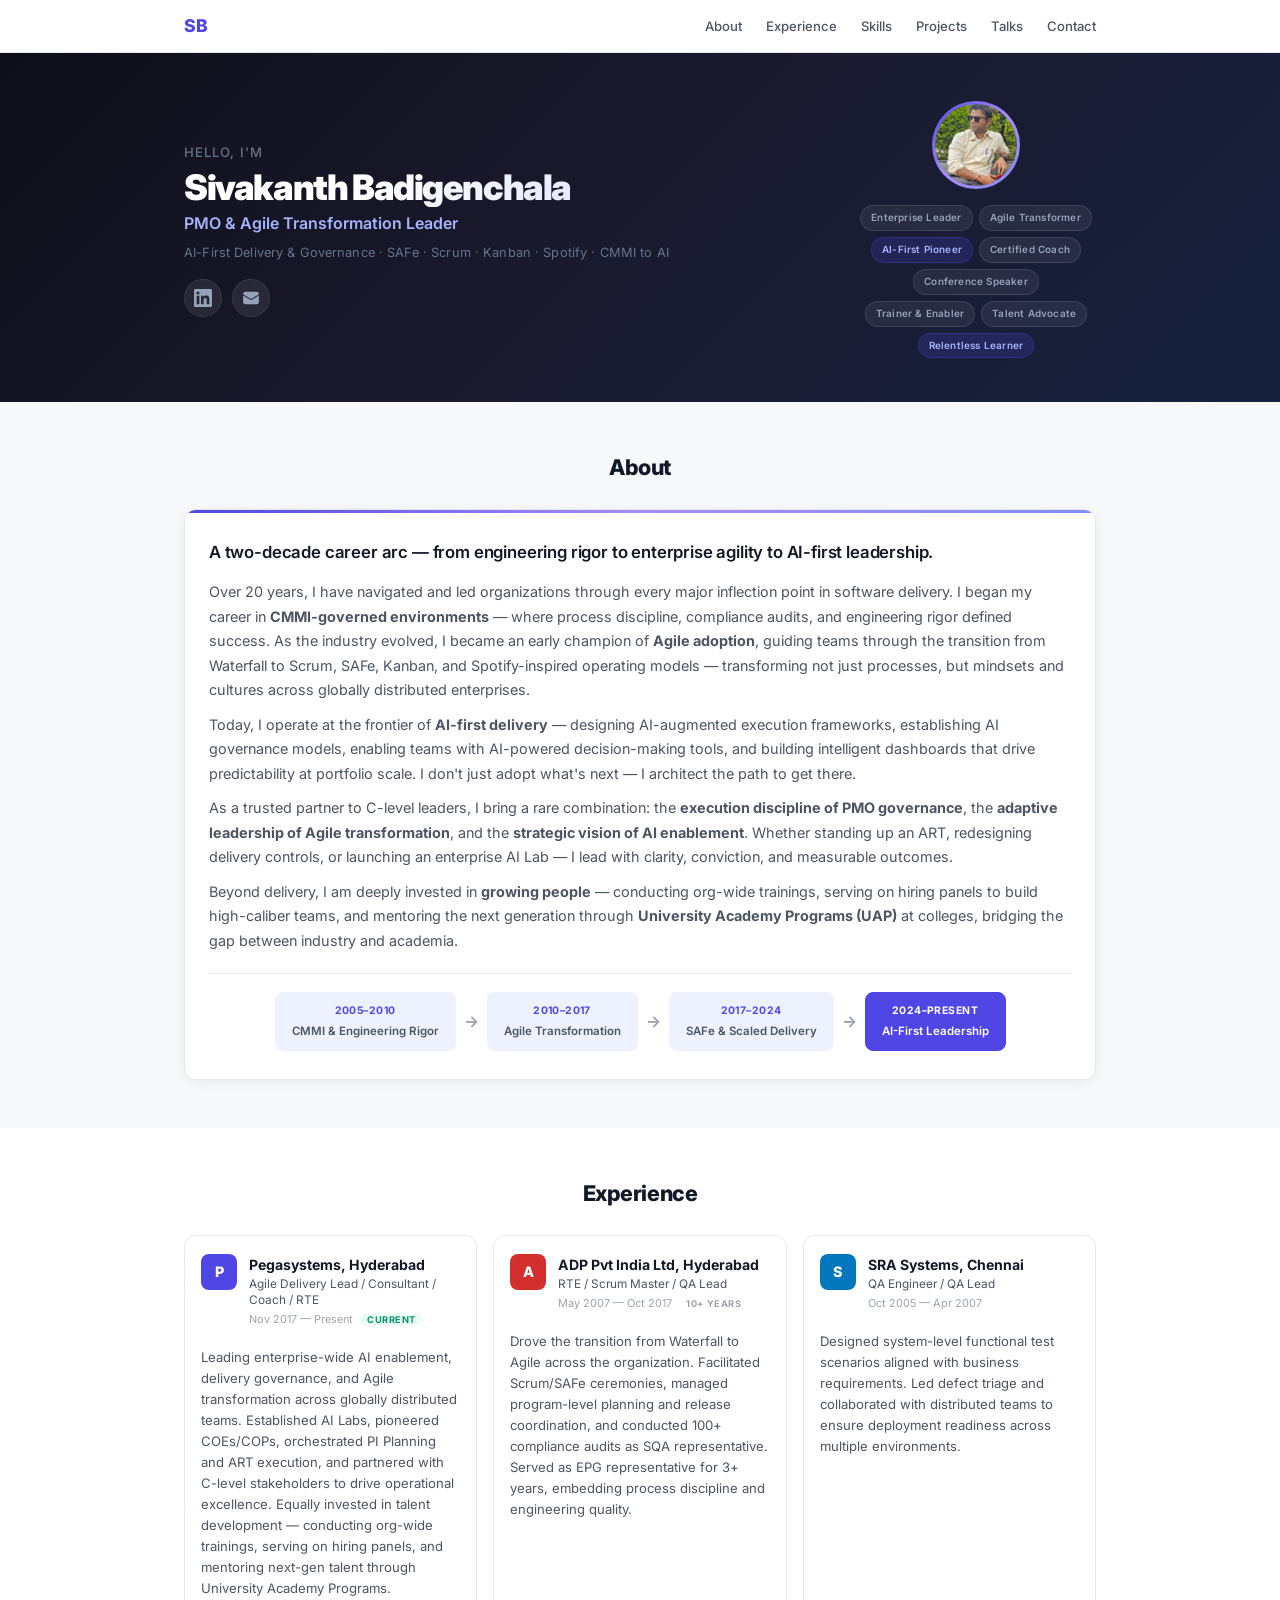
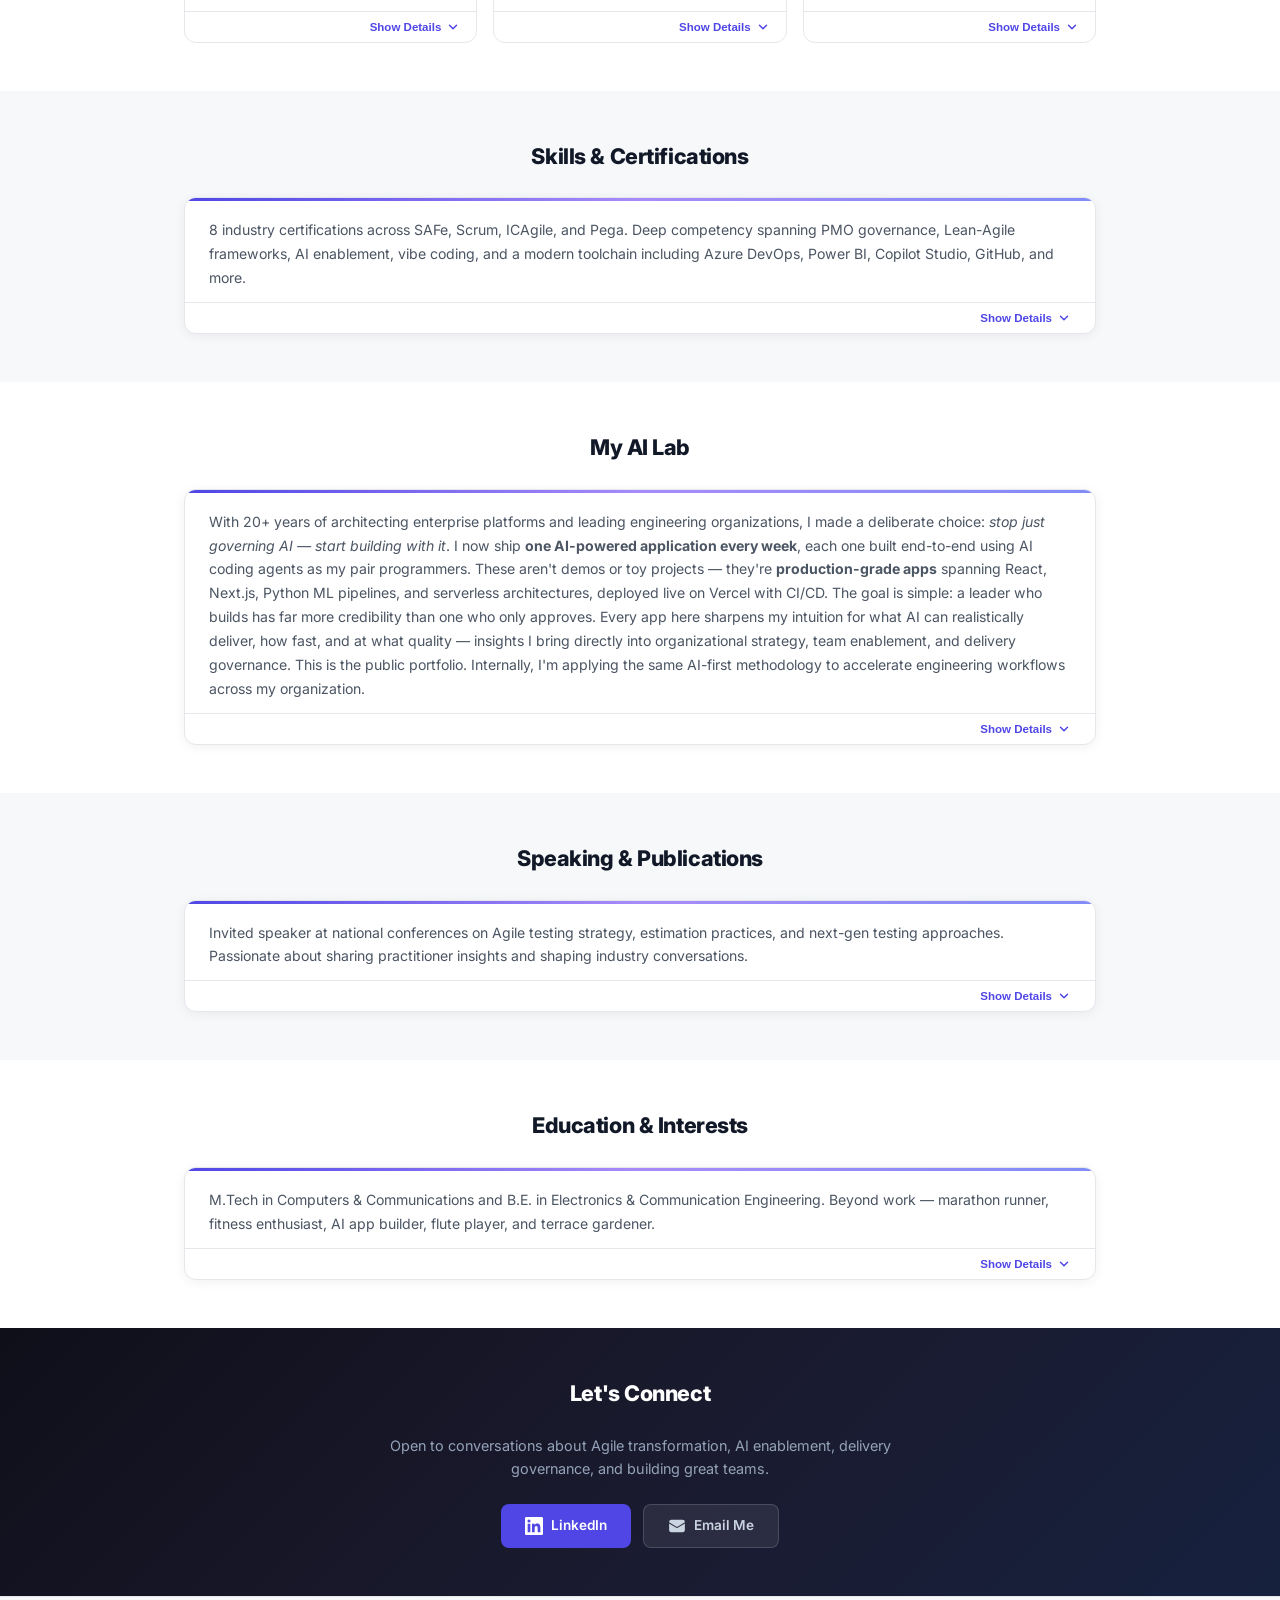
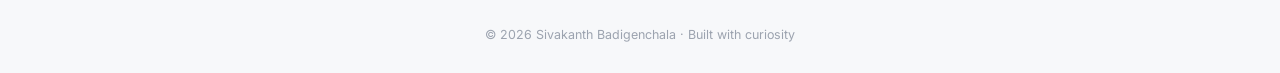
==== commit 7a2b0b3c: "Rework My AI Lab section - more compelling executive messaging" ====
--- a/index.html
+++ b/index.html
@@ -322,7 +322,7 @@
     <div class="container">
       <h2 class="section-title">My AI Lab</h2>
       <div class="section-summary-card">
-        <p>After two decades of leading teams and transforming organizations, I asked myself: <em>what if I could build, not just govern?</em> The answer became a weekly habit — <strong>one AI app every week</strong>. Not to ship products, but to deeply understand the technology I was asking teams to adopt. Every app here is a learning experiment — proof that the best leaders don't just direct change, they live it. What you see here is the public portfolio — I'm also building AI-powered tools internally at my organization to accelerate delivery, governance, and team enablement from the inside out.</p>
+        <p>With 20+ years of architecting enterprise platforms and leading engineering organizations, I made a deliberate choice: <em>stop just governing AI — start building with it</em>. I now ship <strong>one AI-powered application every week</strong>, each one built end-to-end using AI coding agents as my pair programmers. These aren't demos or toy projects — they're <strong>production-grade apps</strong> spanning React, Next.js, Python ML pipelines, and serverless architectures, deployed live on Vercel with CI/CD. The goal is simple: a leader who builds has far more credibility than one who only approves. Every app here sharpens my intuition for what AI can realistically deliver, how fast, and at what quality — insights I bring directly into organizational strategy, team enablement, and delivery governance. This is the public portfolio. Internally, I'm applying the same AI-first methodology to accelerate engineering workflows across my organization.</p>
         <div class="section-expandable">
           <p class="section-sub" id="meta"></p>
           <div class="app-grid" id="appGrid"></div>
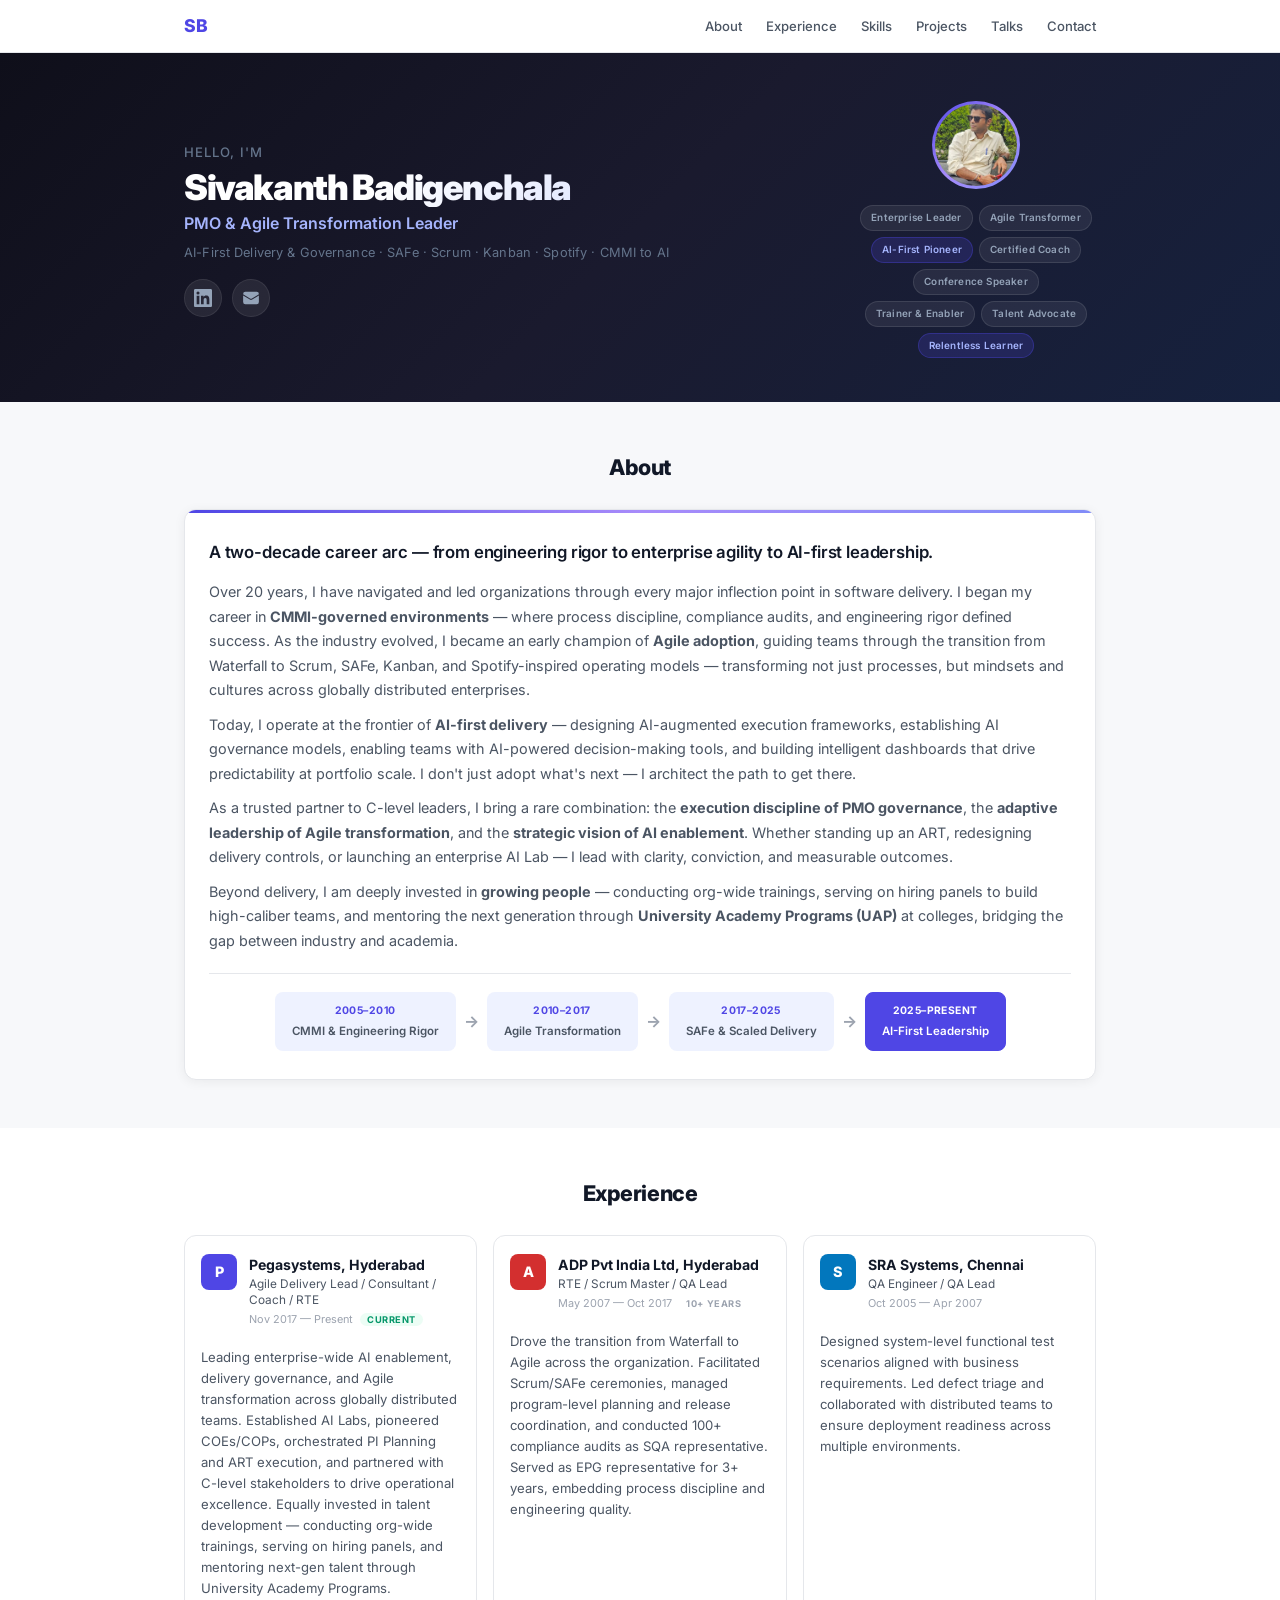
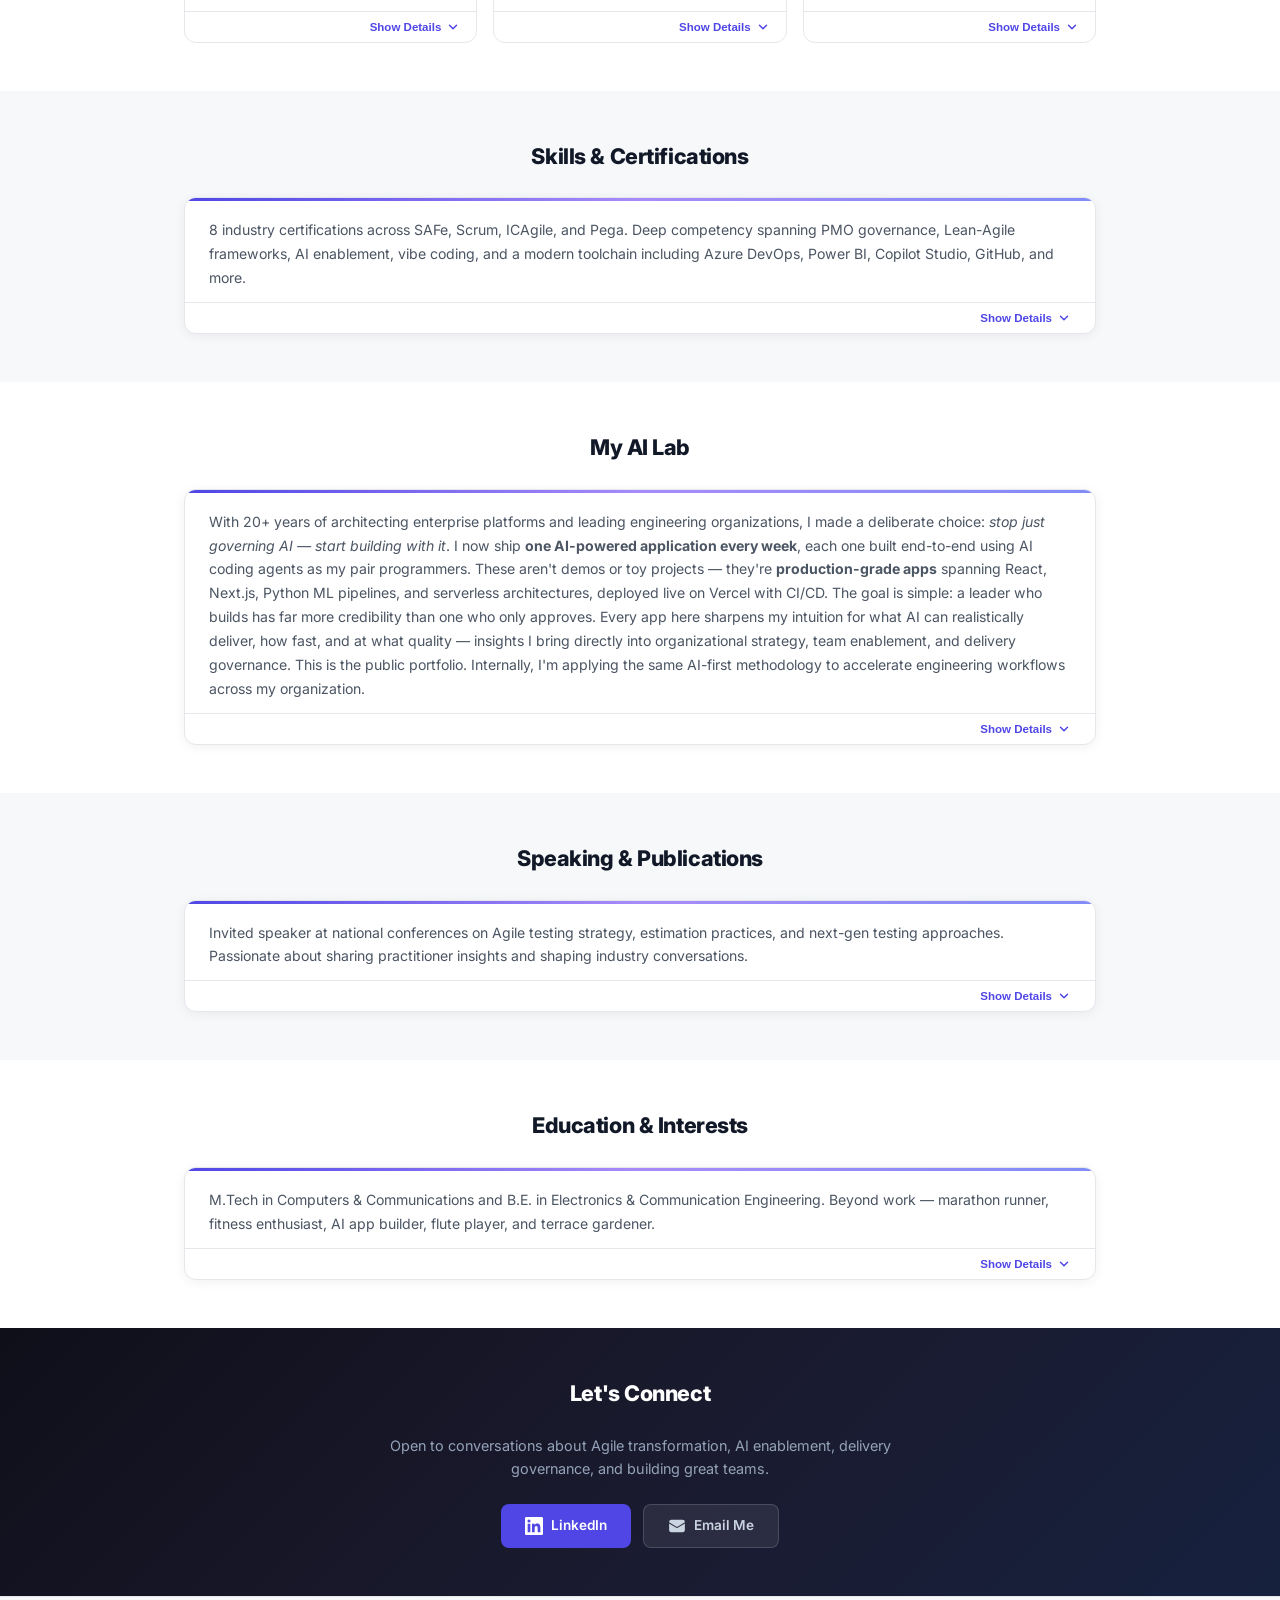
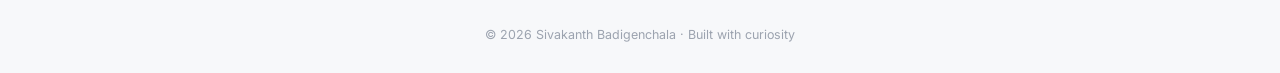
==== commit 547da1e0: "Update timeline: 2017-2025 SAFe, 2025-Present AI-First" ====
--- a/index.html
+++ b/index.html
@@ -87,12 +87,12 @@
           </div>
           <div class="journey-arrow">→</div>
           <div class="journey-phase">
-            <span class="journey-era">2017–2024</span>
+            <span class="journey-era">2017–2025</span>
             <span class="journey-label">SAFe &amp; Scaled Delivery</span>
           </div>
           <div class="journey-arrow">→</div>
           <div class="journey-phase active">
-            <span class="journey-era">2024–Present</span>
+            <span class="journey-era">2025–Present</span>
             <span class="journey-label">AI-First Leadership</span>
           </div>
         </div>
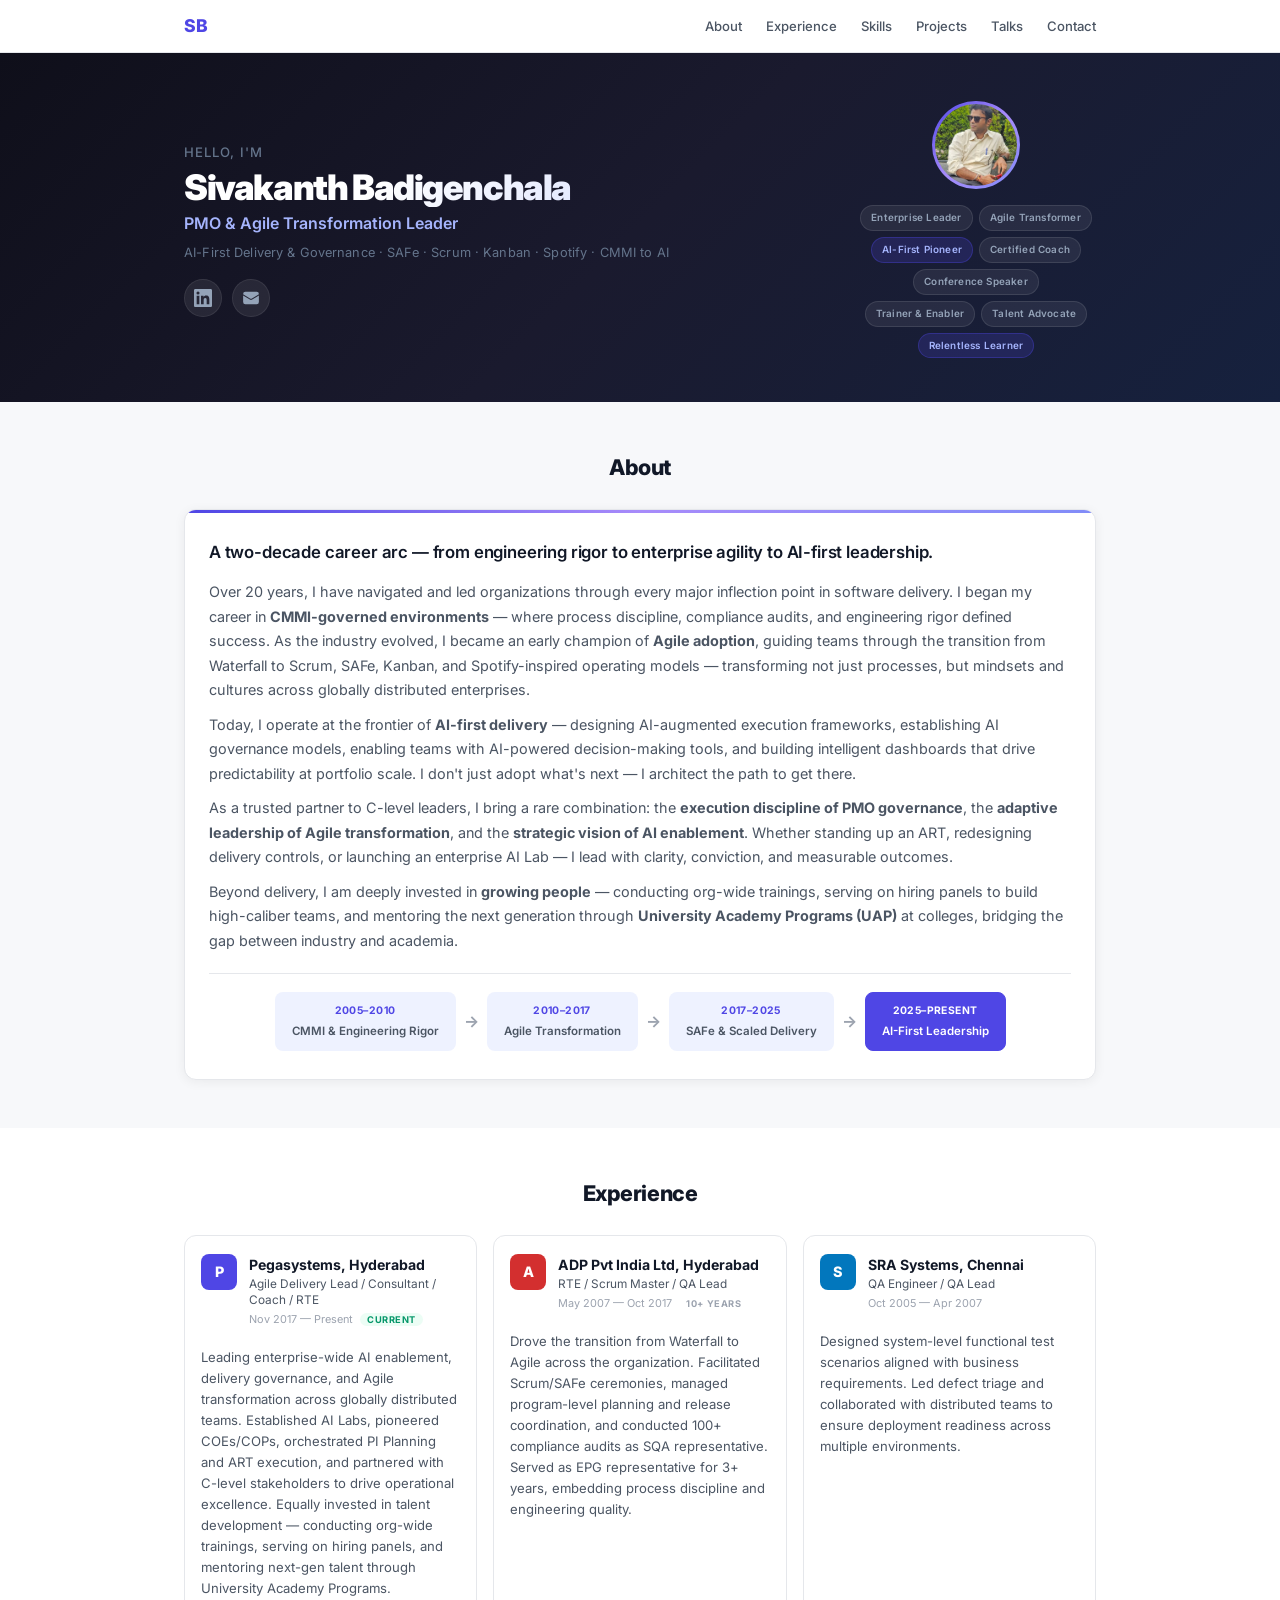
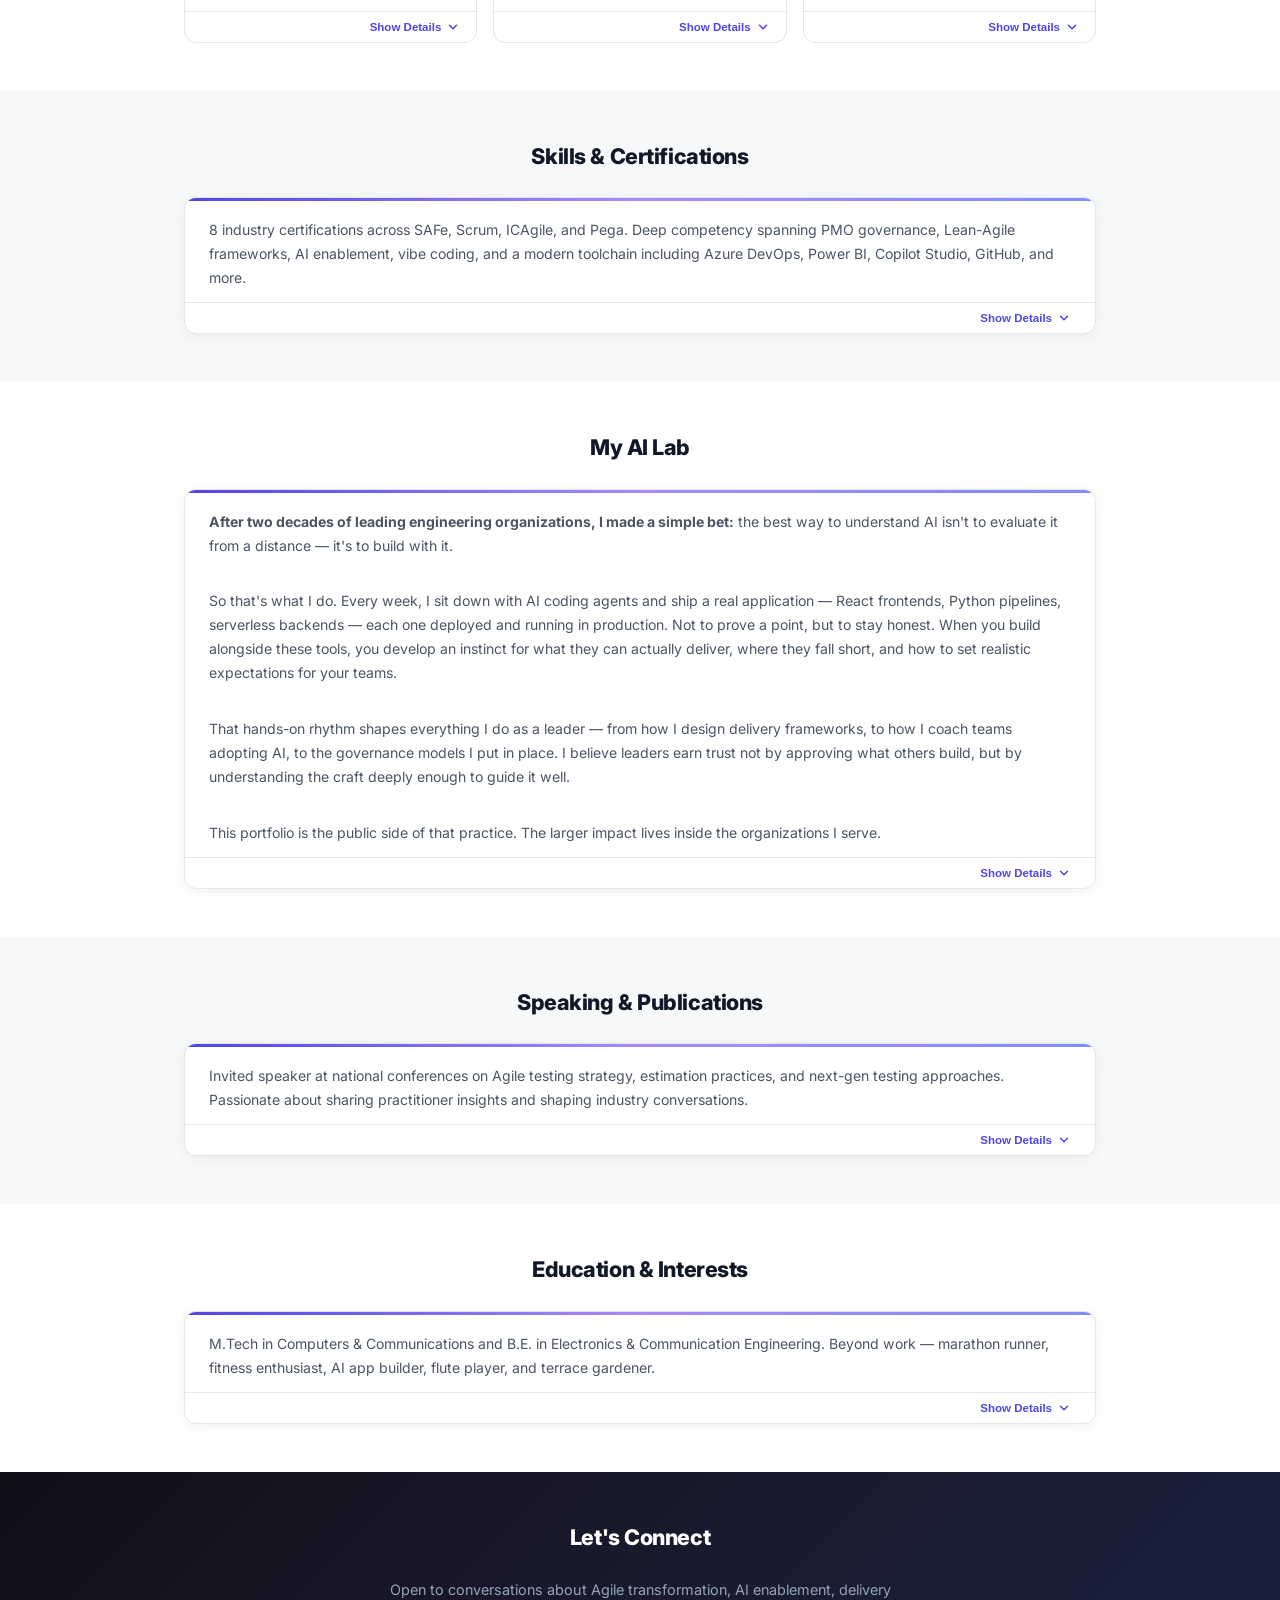
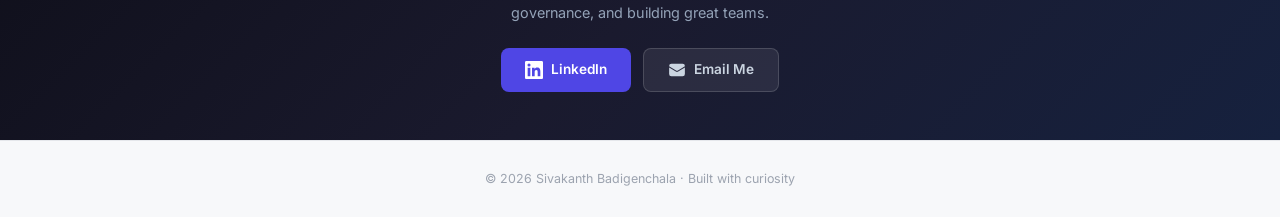
==== commit e88abfb4: "Rewrite AI Lab intro — more gracious, executive tone" ====
--- a/index.html
+++ b/index.html
@@ -322,7 +322,10 @@
     <div class="container">
       <h2 class="section-title">My AI Lab</h2>
       <div class="section-summary-card">
-        <p>With 20+ years of architecting enterprise platforms and leading engineering organizations, I made a deliberate choice: <em>stop just governing AI — start building with it</em>. I now ship <strong>one AI-powered application every week</strong>, each one built end-to-end using AI coding agents as my pair programmers. These aren't demos or toy projects — they're <strong>production-grade apps</strong> spanning React, Next.js, Python ML pipelines, and serverless architectures, deployed live on Vercel with CI/CD. The goal is simple: a leader who builds has far more credibility than one who only approves. Every app here sharpens my intuition for what AI can realistically deliver, how fast, and at what quality — insights I bring directly into organizational strategy, team enablement, and delivery governance. This is the public portfolio. Internally, I'm applying the same AI-first methodology to accelerate engineering workflows across my organization.</p>
+        <p><strong>After two decades of leading engineering organizations, I made a simple bet:</strong> the best way to understand AI isn't to evaluate it from a distance — it's to build with it.</p>
+        <p>So that's what I do. Every week, I sit down with AI coding agents and ship a real application — React frontends, Python pipelines, serverless backends — each one deployed and running in production. Not to prove a point, but to stay honest. When you build alongside these tools, you develop an instinct for what they can actually deliver, where they fall short, and how to set realistic expectations for your teams.</p>
+        <p>That hands-on rhythm shapes everything I do as a leader — from how I design delivery frameworks, to how I coach teams adopting AI, to the governance models I put in place. I believe leaders earn trust not by approving what others build, but by understanding the craft deeply enough to guide it well.</p>
+        <p>This portfolio is the public side of that practice. The larger impact lives inside the organizations I serve.</p>
         <div class="section-expandable">
           <p class="section-sub" id="meta"></p>
           <div class="app-grid" id="appGrid"></div>
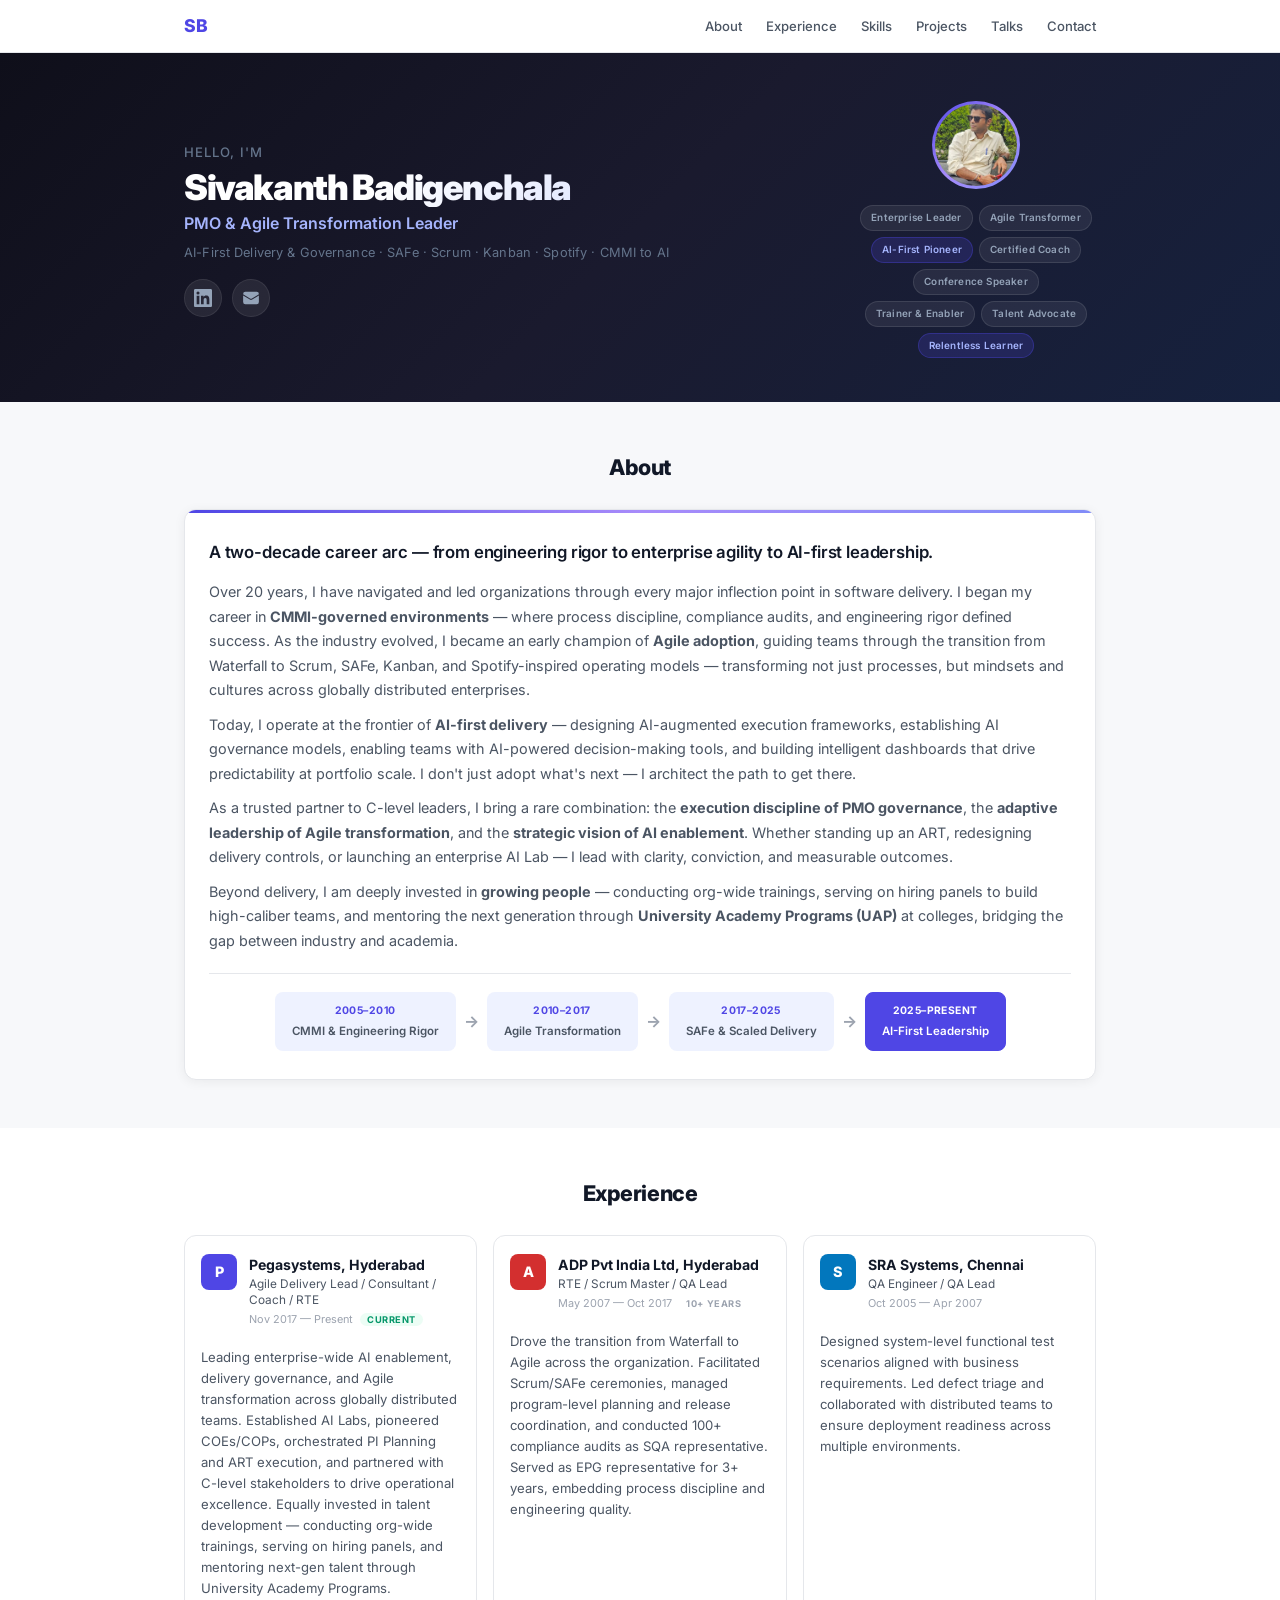
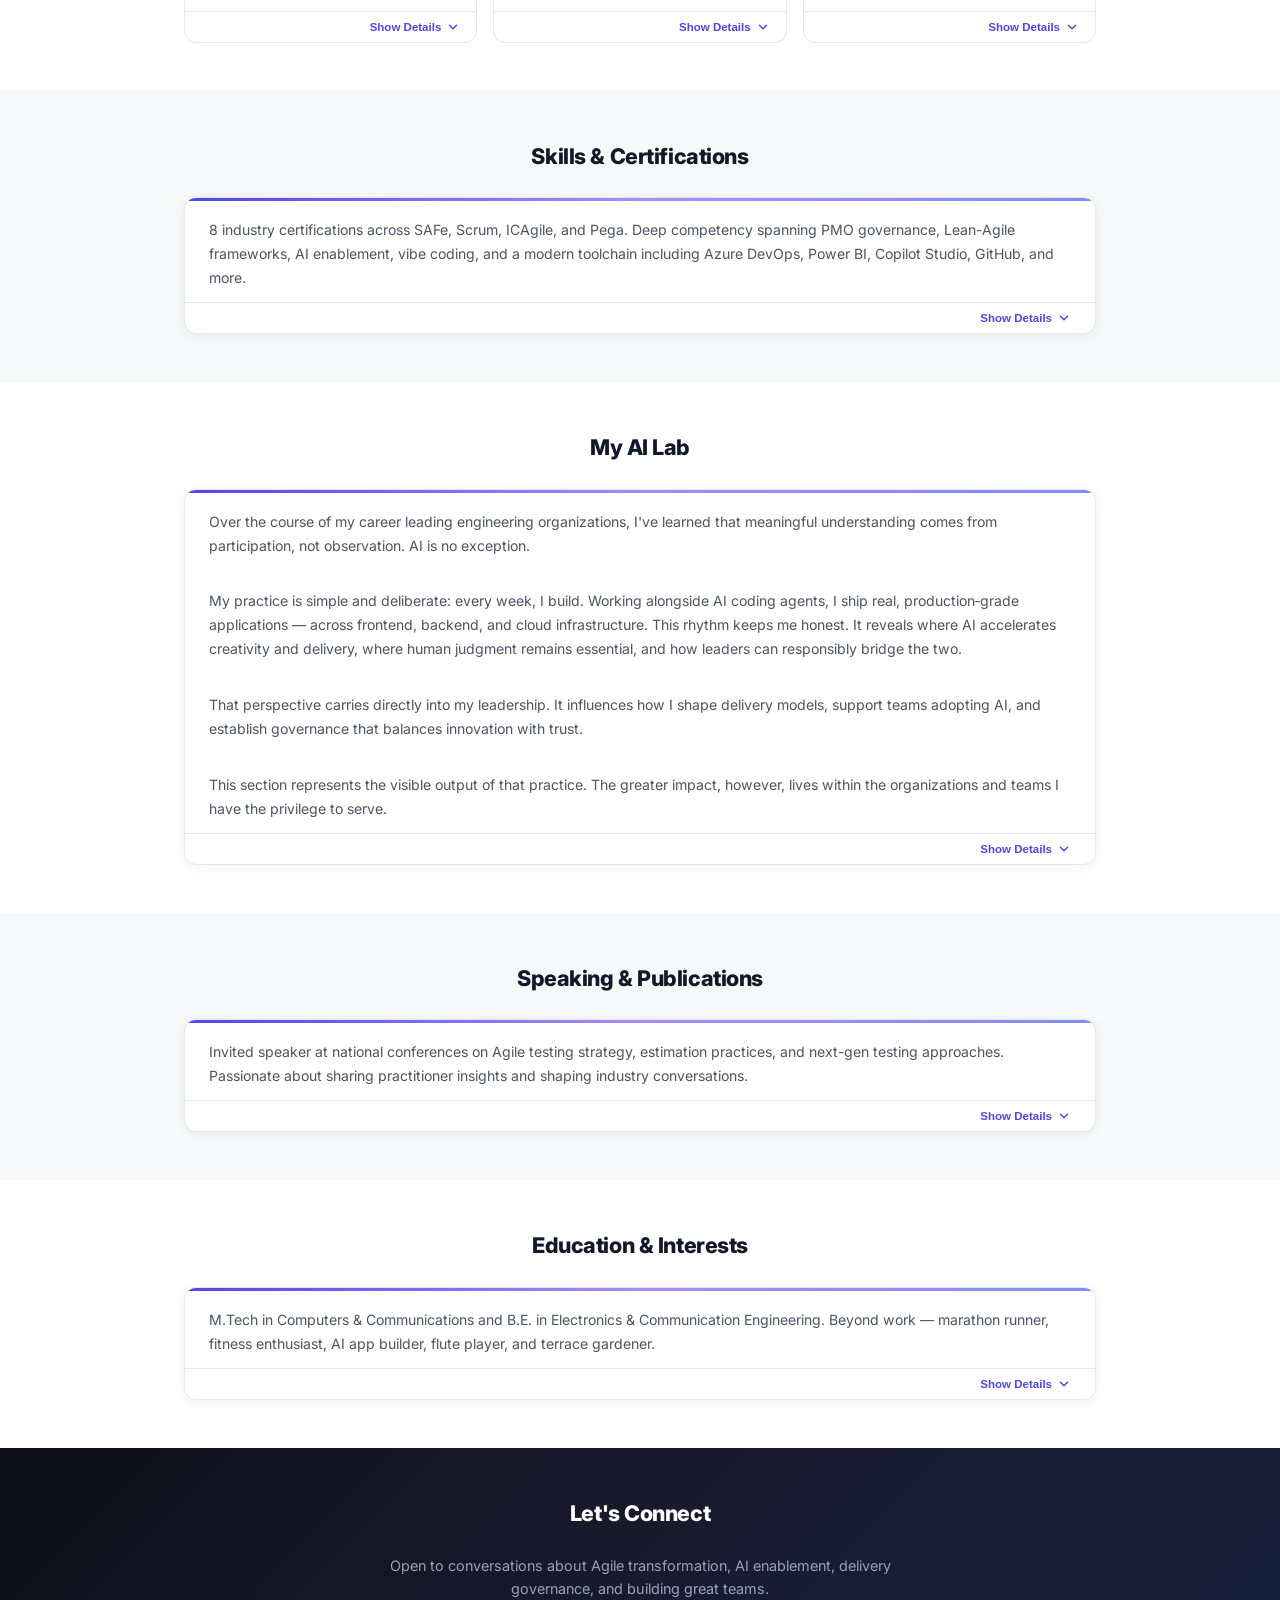
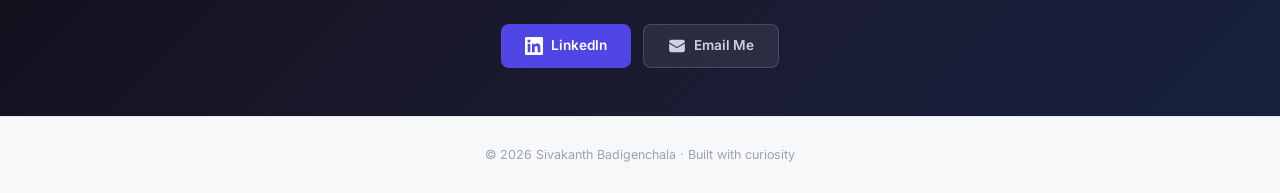
==== commit a2225aeb: "Refine AI Lab intro — polished executive tone" ====
--- a/index.html
+++ b/index.html
@@ -322,10 +322,10 @@
     <div class="container">
       <h2 class="section-title">My AI Lab</h2>
       <div class="section-summary-card">
-        <p><strong>After two decades of leading engineering organizations, I made a simple bet:</strong> the best way to understand AI isn't to evaluate it from a distance — it's to build with it.</p>
-        <p>So that's what I do. Every week, I sit down with AI coding agents and ship a real application — React frontends, Python pipelines, serverless backends — each one deployed and running in production. Not to prove a point, but to stay honest. When you build alongside these tools, you develop an instinct for what they can actually deliver, where they fall short, and how to set realistic expectations for your teams.</p>
-        <p>That hands-on rhythm shapes everything I do as a leader — from how I design delivery frameworks, to how I coach teams adopting AI, to the governance models I put in place. I believe leaders earn trust not by approving what others build, but by understanding the craft deeply enough to guide it well.</p>
-        <p>This portfolio is the public side of that practice. The larger impact lives inside the organizations I serve.</p>
+        <p>Over the course of my career leading engineering organizations, I've learned that meaningful understanding comes from participation, not observation. AI is no exception.</p>
+        <p>My practice is simple and deliberate: every week, I build. Working alongside AI coding agents, I ship real, production&#8209;grade applications — across frontend, backend, and cloud infrastructure. This rhythm keeps me honest. It reveals where AI accelerates creativity and delivery, where human judgment remains essential, and how leaders can responsibly bridge the two.</p>
+        <p>That perspective carries directly into my leadership. It influences how I shape delivery models, support teams adopting AI, and establish governance that balances innovation with trust.</p>
+        <p>This section represents the visible output of that practice. The greater impact, however, lives within the organizations and teams I have the privilege to serve.</p>
         <div class="section-expandable">
           <p class="section-sub" id="meta"></p>
           <div class="app-grid" id="appGrid"></div>
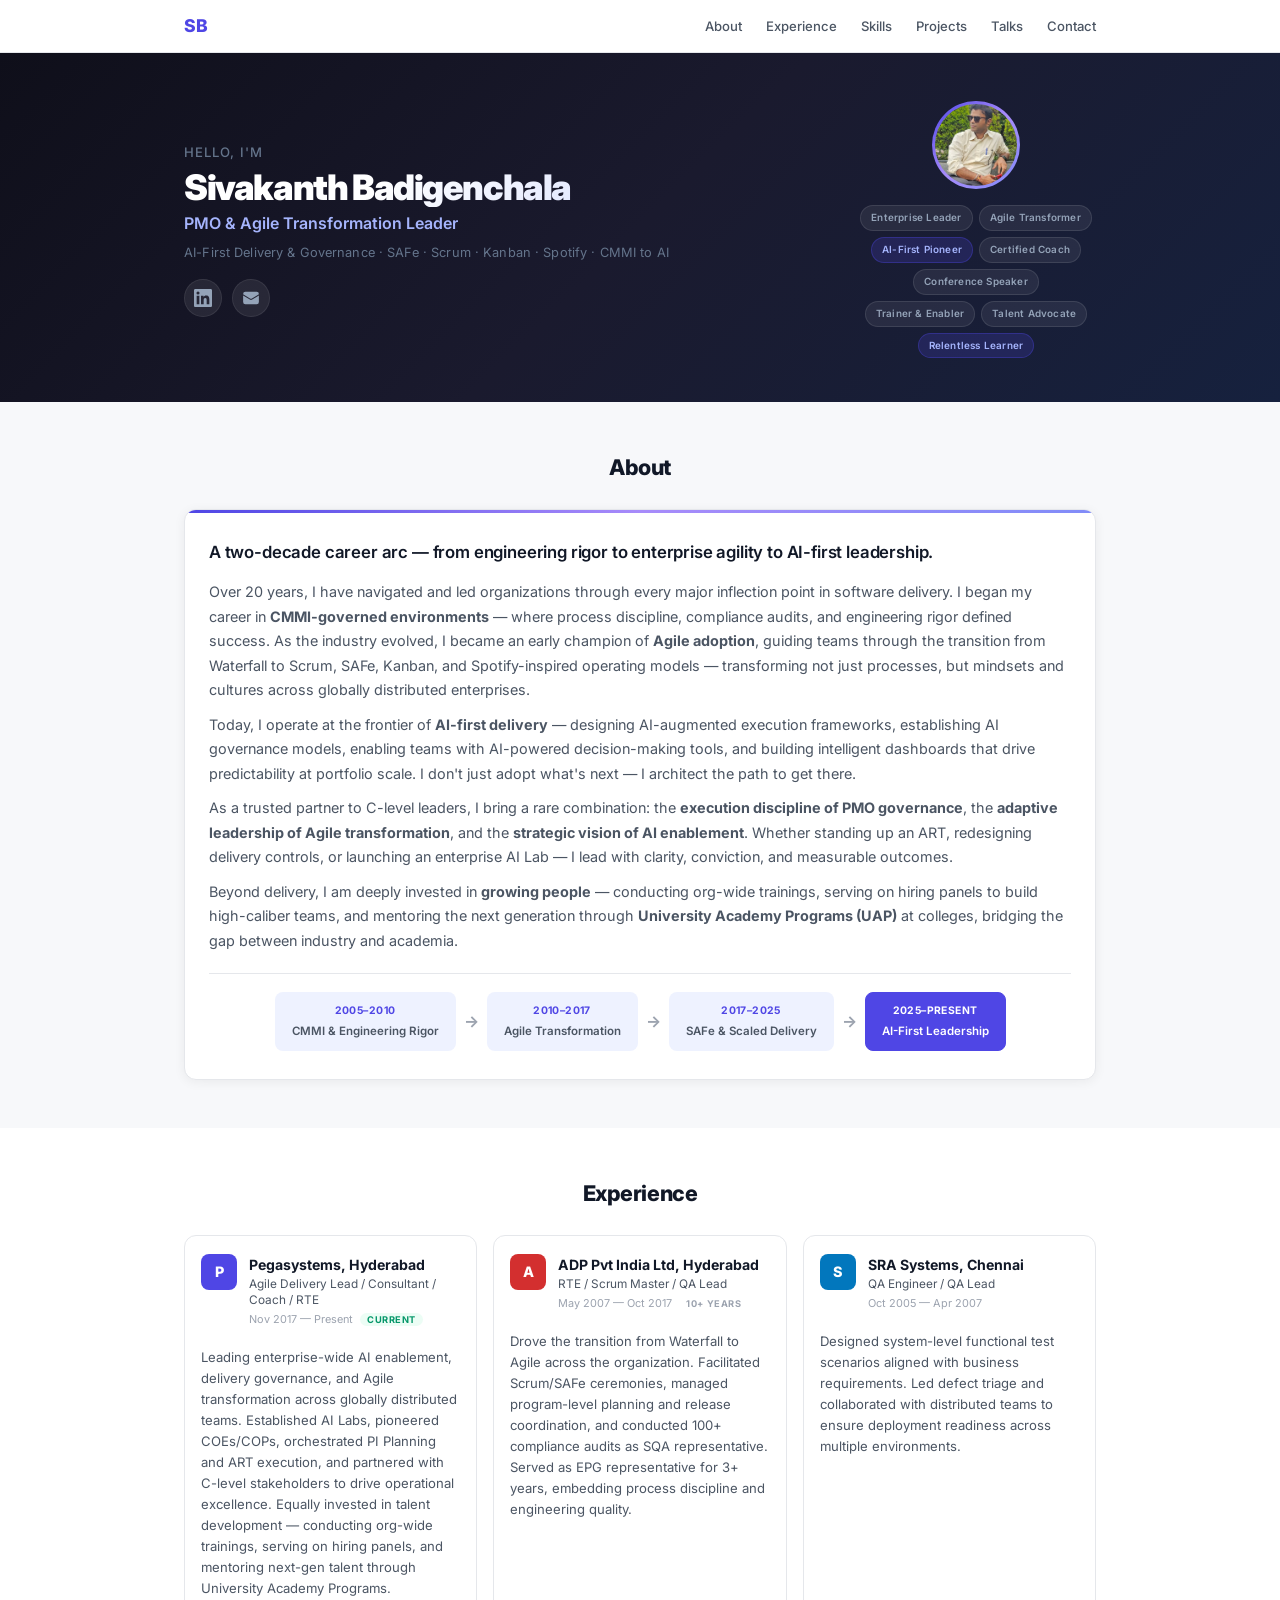
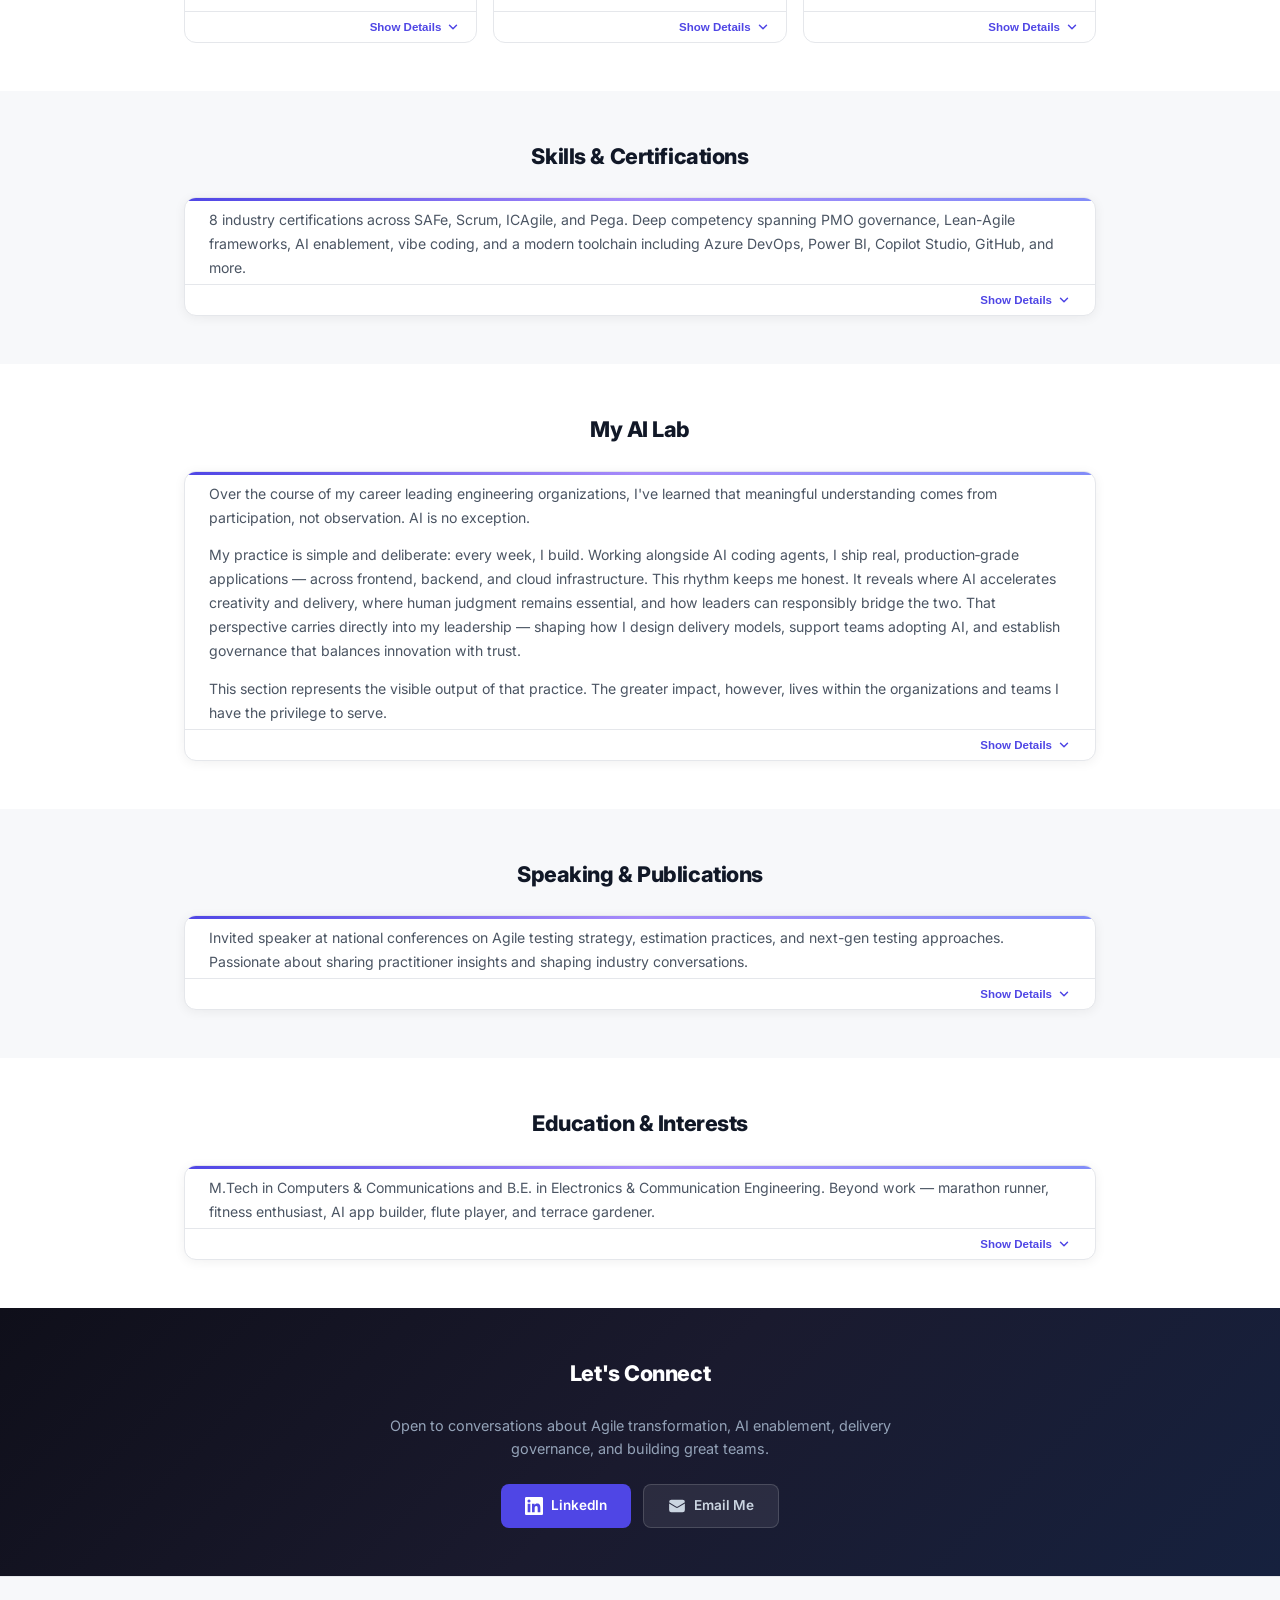
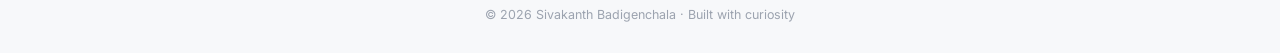
==== commit 93f3ee0b: "Merge paras 2+3, reduce paragraph gap" ====
--- a/index.html
+++ b/index.html
@@ -323,8 +323,7 @@
       <h2 class="section-title">My AI Lab</h2>
       <div class="section-summary-card">
         <p>Over the course of my career leading engineering organizations, I've learned that meaningful understanding comes from participation, not observation. AI is no exception.</p>
-        <p>My practice is simple and deliberate: every week, I build. Working alongside AI coding agents, I ship real, production&#8209;grade applications — across frontend, backend, and cloud infrastructure. This rhythm keeps me honest. It reveals where AI accelerates creativity and delivery, where human judgment remains essential, and how leaders can responsibly bridge the two.</p>
-        <p>That perspective carries directly into my leadership. It influences how I shape delivery models, support teams adopting AI, and establish governance that balances innovation with trust.</p>
+        <p>My practice is simple and deliberate: every week, I build. Working alongside AI coding agents, I ship real, production&#8209;grade applications — across frontend, backend, and cloud infrastructure. This rhythm keeps me honest. It reveals where AI accelerates creativity and delivery, where human judgment remains essential, and how leaders can responsibly bridge the two. That perspective carries directly into my leadership — shaping how I design delivery models, support teams adopting AI, and establish governance that balances innovation with trust.</p>
         <p>This section represents the visible output of that practice. The greater impact, however, lives within the organizations and teams I have the privilege to serve.</p>
         <div class="section-expandable">
           <p class="section-sub" id="meta"></p>
--- a/styles.css
+++ b/styles.css
@@ -129,7 +129,7 @@
 /* ======================== SECTION SUMMARY + EXPAND PATTERN ======================== */
 .section-summary-card{background:var(--surface);border:1px solid var(--border);border-radius:var(--radius);overflow:hidden;box-shadow:var(--shadow);position:relative}
 .section-summary-card::before{content:"";position:absolute;top:0;left:0;right:0;height:3px;background:linear-gradient(90deg,var(--accent),#a78bfa,#818cf8)}
-.section-summary-card>p{font-size:0.88rem;color:var(--text2);line-height:1.7;padding:20px 24px 12px;margin:0}
+.section-summary-card>p{font-size:0.88rem;color:var(--text2);line-height:1.7;padding:10px 24px 4px;margin:0}
 .section-expandable{max-height:0;overflow:hidden;transition:max-height 0.4s ease,padding 0.4s ease;padding:0 24px}
 .section-summary-card.active .section-expandable{max-height:9999px;padding:12px 24px 18px}
 .section-expand-btn{display:flex;align-items:center;justify-content:flex-end;gap:5px;width:100%;padding:8px 24px;border:none;background:transparent;cursor:pointer;font-size:0.72rem;font-weight:600;color:var(--accent);transition:all var(--ease);border-top:1px solid var(--border)}
